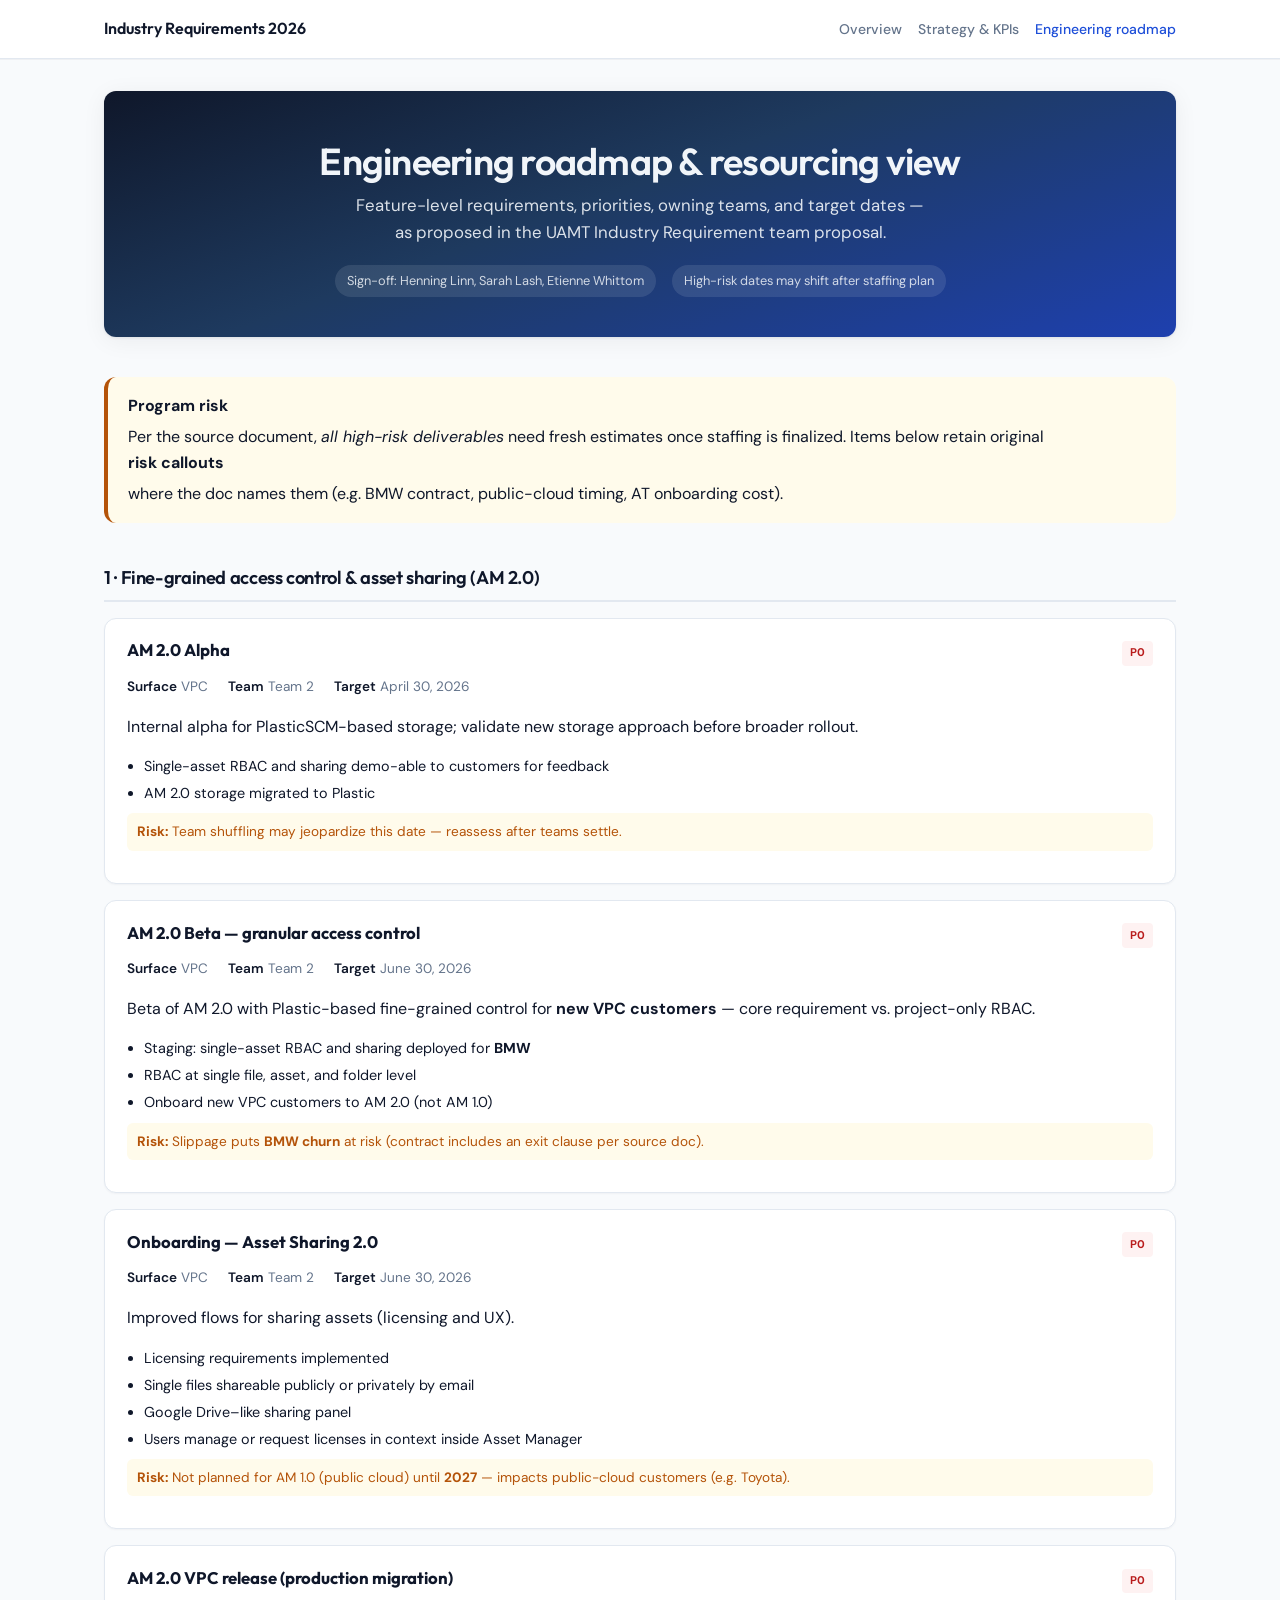
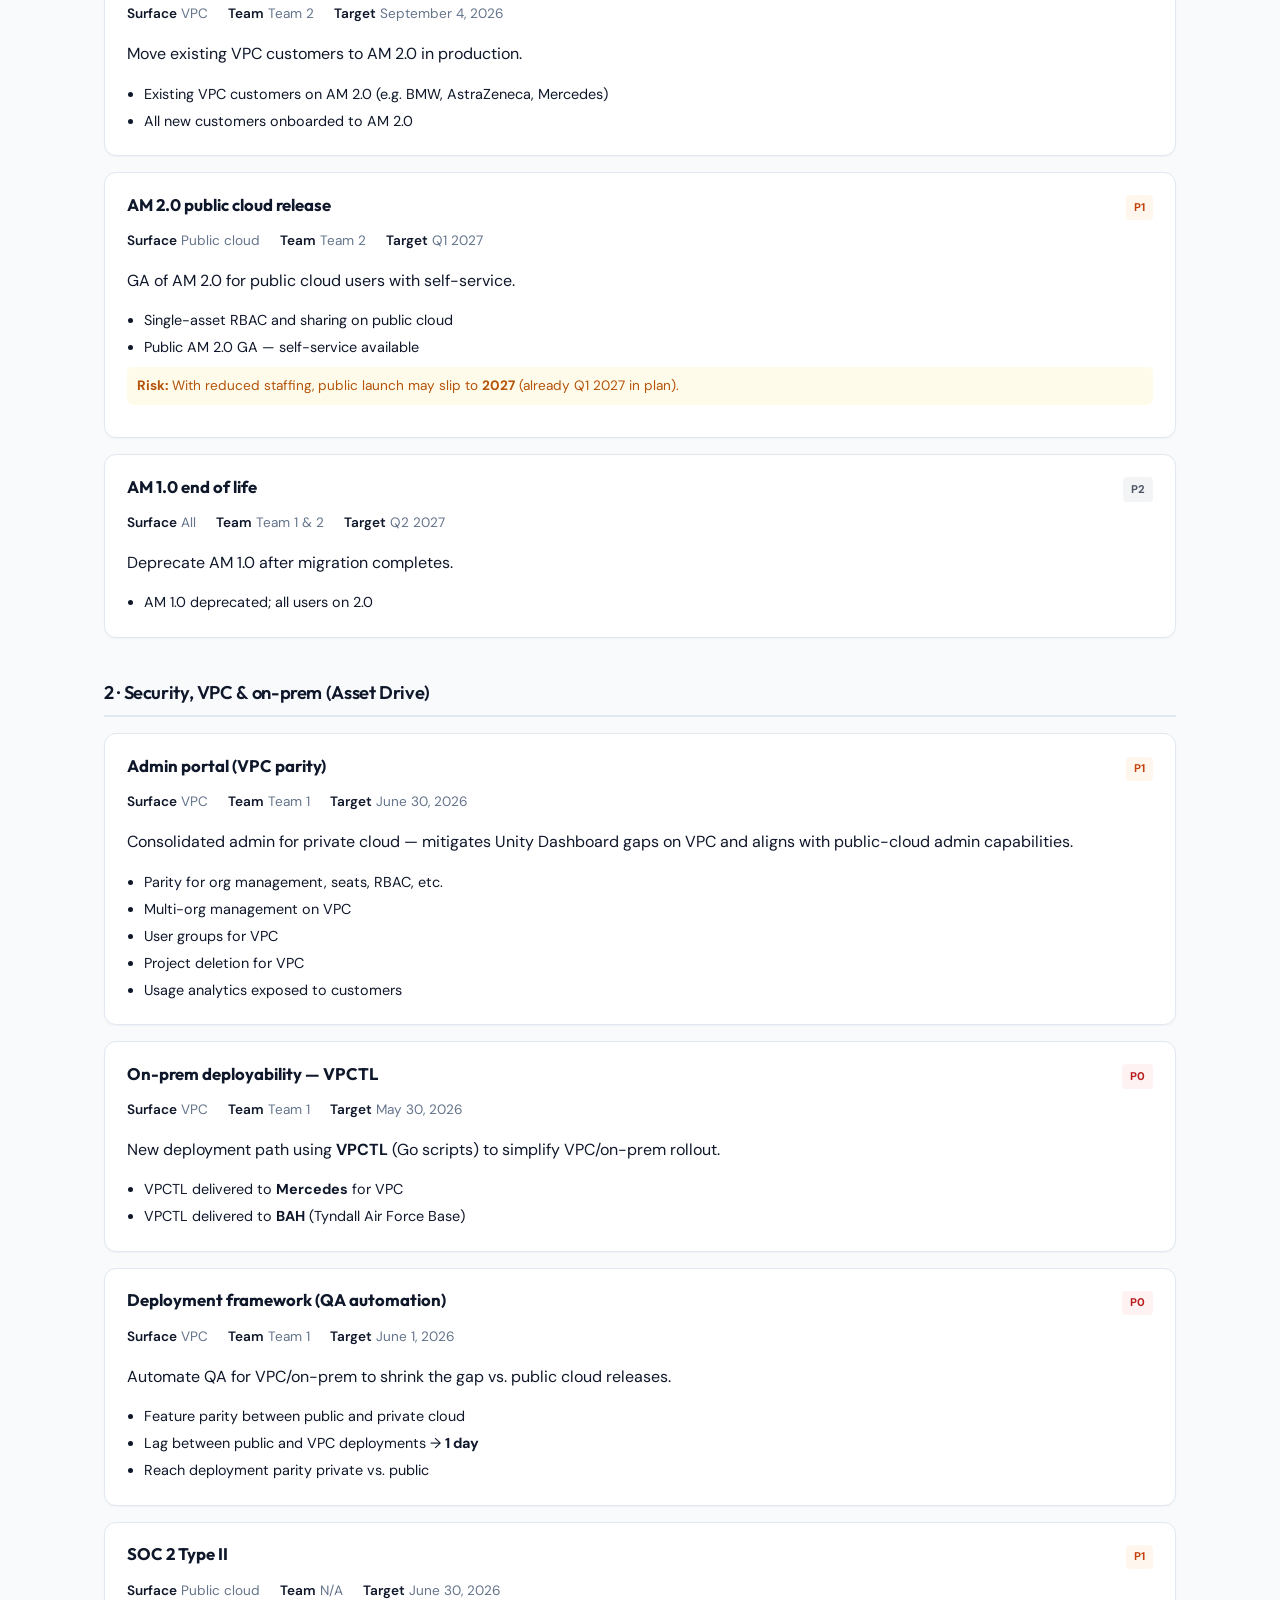
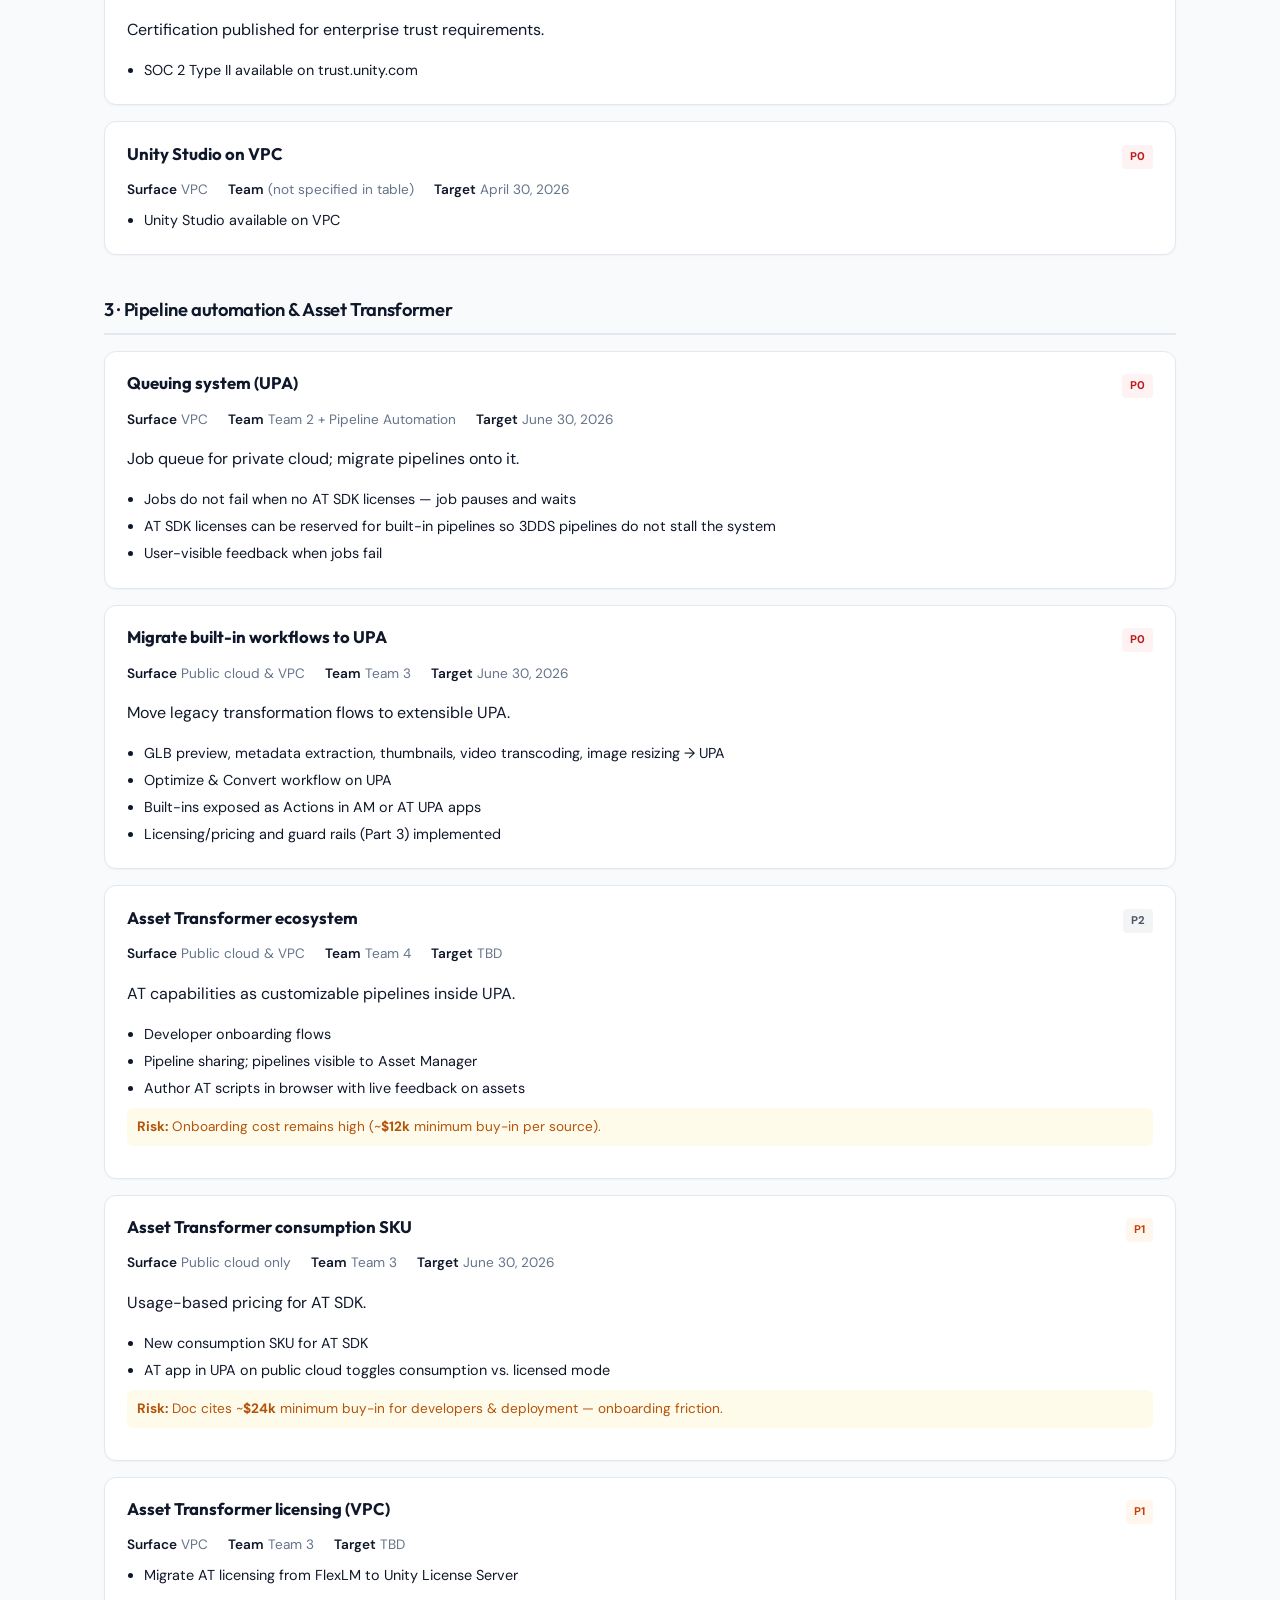
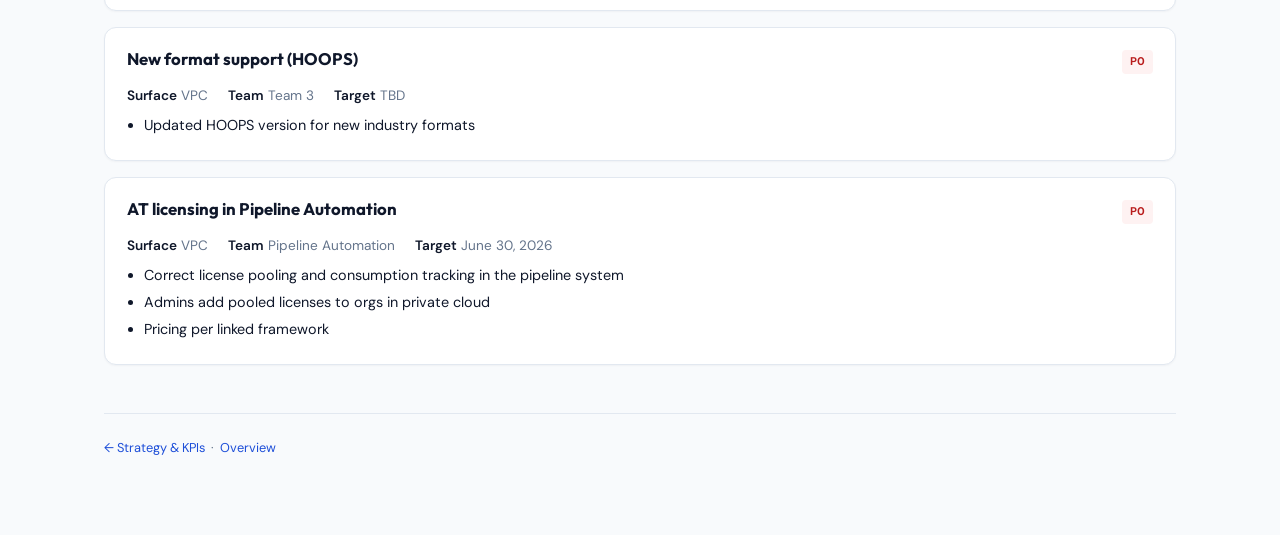
==== engineering-roadmap.html @ ad69d384 "up!" ====
<!DOCTYPE html>
<html lang="en">
<head>
  <meta charset="utf-8" />
  <meta name="viewport" content="width=device-width, initial-scale=1" />
  <title>Engineering roadmap — Industry 2026</title>
  <link rel="preconnect" href="https://fonts.googleapis.com" />
  <link rel="preconnect" href="https://fonts.gstatic.com" crossorigin />
  <link href="https://fonts.googleapis.com/css2?family=DM+Sans:ital,opsz,wght@0,9..40,400;0,9..40,500;0,9..40,600;0,9..40,700;1,9..40,400&family=Outfit:wght@500;600;700&display=swap" rel="stylesheet" />
  <link rel="stylesheet" href="styles.css" />
</head>
<body>
  <header class="site-header">
    <div class="inner">
      <a class="brand" href="index.html">Industry Requirements 2026</a>
      <nav class="nav-pages" aria-label="Presentation sections">
        <a href="index.html">Overview</a>
        <a href="executive-summary.html">Strategy &amp; KPIs</a>
        <a href="engineering-roadmap.html" aria-current="page">Engineering roadmap</a>
      </nav>
    </div>
  </header>

  <main class="wrap">
    <section class="hero">
      <h1>Engineering roadmap &amp; resourcing view</h1>
      <p class="subtitle">Feature-level requirements, priorities, owning teams, and target dates — as proposed in the UAMT Industry Requirement team proposal.</p>
      <div class="hero-meta">
        <span>Sign-off: Henning Linn, Sarah Lash, Etienne Whittom</span>
        <span>High-risk dates may shift after staffing plan</span>
      </div>
    </section>

    <div class="callout risk">
      <strong>Program risk</strong>
      Per the source document, <em>all high-risk deliverables</em> need fresh estimates once staffing is finalized. Items below retain original <strong>risk callouts</strong> where the doc names them (e.g. BMW contract, public-cloud timing, AT onboarding cost).
    </div>

    <!-- Pillar: AM 2.0 & sharing -->
    <section class="pillar" id="am2">
      <h2 class="pillar-title">1 · Fine-grained access control &amp; asset sharing (AM 2.0)</h2>
      <div class="deliverables">

        <article class="deliverable">
          <div class="deliverable-header">
            <h4>AM 2.0 Alpha</h4>
            <span class="badge badge-p0">P0</span>
          </div>
          <div class="meta-row">
            <span><strong>Surface</strong> VPC</span>
            <span><strong>Team</strong> Team 2</span>
            <span><strong>Target</strong> April 30, 2026</span>
          </div>
          <p>Internal alpha for PlasticSCM-based storage; validate new storage approach before broader rollout.</p>
          <ul class="req-list">
            <li>Single-asset RBAC and sharing demo-able to customers for feedback</li>
            <li>AM 2.0 storage migrated to Plastic</li>
          </ul>
          <p class="risk-inline"><strong>Risk:</strong> Team shuffling may jeopardize this date — reassess after teams settle.</p>
        </article>

        <article class="deliverable">
          <div class="deliverable-header">
            <h4>AM 2.0 Beta — granular access control</h4>
            <span class="badge badge-p0">P0</span>
          </div>
          <div class="meta-row">
            <span><strong>Surface</strong> VPC</span>
            <span><strong>Team</strong> Team 2</span>
            <span><strong>Target</strong> June 30, 2026</span>
          </div>
          <p>Beta of AM 2.0 with Plastic-based fine-grained control for <strong>new VPC customers</strong> — core requirement vs. project-only RBAC.</p>
          <ul class="req-list">
            <li>Staging: single-asset RBAC and sharing deployed for <strong>BMW</strong></li>
            <li>RBAC at single file, asset, and folder level</li>
            <li>Onboard new VPC customers to AM 2.0 (not AM 1.0)</li>
          </ul>
          <p class="risk-inline"><strong>Risk:</strong> Slippage puts <strong>BMW churn</strong> at risk (contract includes an exit clause per source doc).</p>
        </article>

        <article class="deliverable">
          <div class="deliverable-header">
            <h4>Onboarding — Asset Sharing 2.0</h4>
            <span class="badge badge-p0">P0</span>
          </div>
          <div class="meta-row">
            <span><strong>Surface</strong> VPC</span>
            <span><strong>Team</strong> Team 2</span>
            <span><strong>Target</strong> June 30, 2026</span>
          </div>
          <p>Improved flows for sharing assets (licensing and UX).</p>
          <ul class="req-list">
            <li>Licensing requirements implemented</li>
            <li>Single files shareable publicly or privately by email</li>
            <li>Google Drive–like sharing panel</li>
            <li>Users manage or request licenses in context inside Asset Manager</li>
          </ul>
          <p class="risk-inline"><strong>Risk:</strong> Not planned for AM 1.0 (public cloud) until <strong>2027</strong> — impacts public-cloud customers (e.g. Toyota).</p>
        </article>

        <article class="deliverable">
          <div class="deliverable-header">
            <h4>AM 2.0 VPC release (production migration)</h4>
            <span class="badge badge-p0">P0</span>
          </div>
          <div class="meta-row">
            <span><strong>Surface</strong> VPC</span>
            <span><strong>Team</strong> Team 2</span>
            <span><strong>Target</strong> September 4, 2026</span>
          </div>
          <p>Move existing VPC customers to AM 2.0 in production.</p>
          <ul class="req-list">
            <li>Existing VPC customers on AM 2.0 (e.g. BMW, AstraZeneca, Mercedes)</li>
            <li>All new customers onboarded to AM 2.0</li>
          </ul>
        </article>

        <article class="deliverable">
          <div class="deliverable-header">
            <h4>AM 2.0 public cloud release</h4>
            <span class="badge badge-p1">P1</span>
          </div>
          <div class="meta-row">
            <span><strong>Surface</strong> Public cloud</span>
            <span><strong>Team</strong> Team 2</span>
            <span><strong>Target</strong> Q1 2027</span>
          </div>
          <p>GA of AM 2.0 for public cloud users with self-service.</p>
          <ul class="req-list">
            <li>Single-asset RBAC and sharing on public cloud</li>
            <li>Public AM 2.0 GA — self-service available</li>
          </ul>
          <p class="risk-inline"><strong>Risk:</strong> With reduced staffing, public launch may slip to <strong>2027</strong> (already Q1 2027 in plan).</p>
        </article>

        <article class="deliverable">
          <div class="deliverable-header">
            <h4>AM 1.0 end of life</h4>
            <span class="badge badge-p2">P2</span>
          </div>
          <div class="meta-row">
            <span><strong>Surface</strong> All</span>
            <span><strong>Team</strong> Team 1 &amp; 2</span>
            <span><strong>Target</strong> Q2 2027</span>
          </div>
          <p>Deprecate AM 1.0 after migration completes.</p>
          <ul class="req-list">
            <li>AM 1.0 deprecated; all users on 2.0</li>
          </ul>
        </article>
      </div>
    </section>

    <!-- Pillar: VPC / Asset Drive -->
    <section class="pillar" id="vpc">
      <h2 class="pillar-title">2 · Security, VPC &amp; on-prem (Asset Drive)</h2>
      <div class="deliverables">

        <article class="deliverable">
          <div class="deliverable-header">
            <h4>Admin portal (VPC parity)</h4>
            <span class="badge badge-p1">P1</span>
          </div>
          <div class="meta-row">
            <span><strong>Surface</strong> VPC</span>
            <span><strong>Team</strong> Team 1</span>
            <span><strong>Target</strong> June 30, 2026</span>
          </div>
          <p>Consolidated admin for private cloud — mitigates Unity Dashboard gaps on VPC and aligns with public-cloud admin capabilities.</p>
          <ul class="req-list">
            <li>Parity for org management, seats, RBAC, etc.</li>
            <li>Multi-org management on VPC</li>
            <li>User groups for VPC</li>
            <li>Project deletion for VPC</li>
            <li>Usage analytics exposed to customers</li>
          </ul>
        </article>

        <article class="deliverable">
          <div class="deliverable-header">
            <h4>On-prem deployability — VPCTL</h4>
            <span class="badge badge-p0">P0</span>
          </div>
          <div class="meta-row">
            <span><strong>Surface</strong> VPC</span>
            <span><strong>Team</strong> Team 1</span>
            <span><strong>Target</strong> May 30, 2026</span>
          </div>
          <p>New deployment path using <strong>VPCTL</strong> (Go scripts) to simplify VPC/on-prem rollout.</p>
          <ul class="req-list">
            <li>VPCTL delivered to <strong>Mercedes</strong> for VPC</li>
            <li>VPCTL delivered to <strong>BAH</strong> (Tyndall Air Force Base)</li>
          </ul>
        </article>

        <article class="deliverable">
          <div class="deliverable-header">
            <h4>Deployment framework (QA automation)</h4>
            <span class="badge badge-p0">P0</span>
          </div>
          <div class="meta-row">
            <span><strong>Surface</strong> VPC</span>
            <span><strong>Team</strong> Team 1</span>
            <span><strong>Target</strong> June 1, 2026</span>
          </div>
          <p>Automate QA for VPC/on-prem to shrink the gap vs. public cloud releases.</p>
          <ul class="req-list">
            <li>Feature parity between public and private cloud</li>
            <li>Lag between public and VPC deployments → <strong>1 day</strong></li>
            <li>Reach deployment parity private vs. public</li>
          </ul>
        </article>

        <article class="deliverable">
          <div class="deliverable-header">
            <h4>SOC 2 Type II</h4>
            <span class="badge badge-p1">P1</span>
          </div>
          <div class="meta-row">
            <span><strong>Surface</strong> Public cloud</span>
            <span><strong>Team</strong> N/A</span>
            <span><strong>Target</strong> June 30, 2026</span>
          </div>
          <p>Certification published for enterprise trust requirements.</p>
          <ul class="req-list">
            <li>SOC 2 Type II available on trust.unity.com</li>
          </ul>
        </article>

        <article class="deliverable">
          <div class="deliverable-header">
            <h4>Unity Studio on VPC</h4>
            <span class="badge badge-p0">P0</span>
          </div>
          <div class="meta-row">
            <span><strong>Surface</strong> VPC</span>
            <span><strong>Team</strong> (not specified in table)</span>
            <span><strong>Target</strong> April 30, 2026</span>
          </div>
          <ul class="req-list">
            <li>Unity Studio available on VPC</li>
          </ul>
        </article>
      </div>
    </section>

    <!-- Pillar: PA & AT -->
    <section class="pillar" id="upa">
      <h2 class="pillar-title">3 · Pipeline automation &amp; Asset Transformer</h2>
      <div class="deliverables">

        <article class="deliverable">
          <div class="deliverable-header">
            <h4>Queuing system (UPA)</h4>
            <span class="badge badge-p0">P0</span>
          </div>
          <div class="meta-row">
            <span><strong>Surface</strong> VPC</span>
            <span><strong>Team</strong> Team 2 + Pipeline Automation</span>
            <span><strong>Target</strong> June 30, 2026</span>
          </div>
          <p>Job queue for private cloud; migrate pipelines onto it.</p>
          <ul class="req-list">
            <li>Jobs do not fail when no AT SDK licenses — job pauses and waits</li>
            <li>AT SDK licenses can be reserved for built-in pipelines so 3DDS pipelines do not stall the system</li>
            <li>User-visible feedback when jobs fail</li>
          </ul>
        </article>

        <article class="deliverable">
          <div class="deliverable-header">
            <h4>Migrate built-in workflows to UPA</h4>
            <span class="badge badge-p0">P0</span>
          </div>
          <div class="meta-row">
            <span><strong>Surface</strong> Public cloud &amp; VPC</span>
            <span><strong>Team</strong> Team 3</span>
            <span><strong>Target</strong> June 30, 2026</span>
          </div>
          <p>Move legacy transformation flows to extensible UPA.</p>
          <ul class="req-list">
            <li>GLB preview, metadata extraction, thumbnails, video transcoding, image resizing → UPA</li>
            <li>Optimize &amp; Convert workflow on UPA</li>
            <li>Built-ins exposed as Actions in AM or AT UPA apps</li>
            <li>Licensing/pricing and guard rails (Part 3) implemented</li>
          </ul>
        </article>

        <article class="deliverable">
          <div class="deliverable-header">
            <h4>Asset Transformer ecosystem</h4>
            <span class="badge badge-p2">P2</span>
          </div>
          <div class="meta-row">
            <span><strong>Surface</strong> Public cloud &amp; VPC</span>
            <span><strong>Team</strong> Team 4</span>
            <span><strong>Target</strong> TBD</span>
          </div>
          <p>AT capabilities as customizable pipelines inside UPA.</p>
          <ul class="req-list">
            <li>Developer onboarding flows</li>
            <li>Pipeline sharing; pipelines visible to Asset Manager</li>
            <li>Author AT scripts in browser with live feedback on assets</li>
          </ul>
          <p class="risk-inline"><strong>Risk:</strong> Onboarding cost remains high (~<strong>$12k</strong> minimum buy-in per source).</p>
        </article>

        <article class="deliverable">
          <div class="deliverable-header">
            <h4>Asset Transformer consumption SKU</h4>
            <span class="badge badge-p1">P1</span>
          </div>
          <div class="meta-row">
            <span><strong>Surface</strong> Public cloud only</span>
            <span><strong>Team</strong> Team 3</span>
            <span><strong>Target</strong> June 30, 2026</span>
          </div>
          <p>Usage-based pricing for AT SDK.</p>
          <ul class="req-list">
            <li>New consumption SKU for AT SDK</li>
            <li>AT app in UPA on public cloud toggles consumption vs. licensed mode</li>
          </ul>
          <p class="risk-inline"><strong>Risk:</strong> Doc cites ~<strong>$24k</strong> minimum buy-in for developers &amp; deployment — onboarding friction.</p>
        </article>

        <article class="deliverable">
          <div class="deliverable-header">
            <h4>Asset Transformer licensing (VPC)</h4>
            <span class="badge badge-p1">P1</span>
          </div>
          <div class="meta-row">
            <span><strong>Surface</strong> VPC</span>
            <span><strong>Team</strong> Team 3</span>
            <span><strong>Target</strong> TBD</span>
          </div>
          <ul class="req-list">
            <li>Migrate AT licensing from FlexLM to Unity License Server</li>
          </ul>
        </article>

        <article class="deliverable">
          <div class="deliverable-header">
            <h4>New format support (HOOPS)</h4>
            <span class="badge badge-p0">P0</span>
          </div>
          <div class="meta-row">
            <span><strong>Surface</strong> VPC</span>
            <span><strong>Team</strong> Team 3</span>
            <span><strong>Target</strong> TBD</span>
          </div>
          <ul class="req-list">
            <li>Updated HOOPS version for new industry formats</li>
          </ul>
        </article>

        <article class="deliverable">
          <div class="deliverable-header">
            <h4>AT licensing in Pipeline Automation</h4>
            <span class="badge badge-p0">P0</span>
          </div>
          <div class="meta-row">
            <span><strong>Surface</strong> VPC</span>
            <span><strong>Team</strong> Pipeline Automation</span>
            <span><strong>Target</strong> June 30, 2026</span>
          </div>
          <ul class="req-list">
            <li>Correct license pooling and consumption tracking in the pipeline system</li>
            <li>Admins add pooled licenses to orgs in private cloud</li>
            <li>Pricing per linked framework</li>
          </ul>
        </article>
      </div>
    </section>

    <p class="footer-note"><a href="executive-summary.html">← Strategy &amp; KPIs</a> &nbsp;·&nbsp; <a href="index.html">Overview</a></p>
  </main>
</body>
</html>
---- styles.css ----
/* Industry Requirements 2026 — presentation styles */
:root {
  --bg: #f8fafc;
  --surface: #ffffff;
  --text: #0f172a;
  --text-muted: #64748b;
  --border: #e2e8f0;
  --accent: #1d4ed8;
  --accent-soft: #dbeafe;
  --risk: #b45309;
  --risk-bg: #fffbeb;
  --p0: #b91c1c;
  --p0-bg: #fef2f2;
  --p1: #c2410c;
  --p1-bg: #fff7ed;
  --p2: #4b5563;
  --p2-bg: #f3f4f6;
  --shadow: 0 1px 3px rgba(15, 23, 42, 0.08), 0 4px 24px rgba(15, 23, 42, 0.06);
  --radius: 12px;
  --font-sans: "DM Sans", system-ui, -apple-system, sans-serif;
  --font-display: "Outfit", var(--font-sans);
}

*,
*::before,
*::after {
  box-sizing: border-box;
}

html {
  scroll-behavior: smooth;
}

body {
  margin: 0;
  font-family: var(--font-sans);
  font-size: 1rem;
  line-height: 1.6;
  color: var(--text);
  background: var(--bg);
  min-height: 100vh;
}

a {
  color: var(--accent);
  text-decoration: none;
}
a:hover {
  text-decoration: underline;
}

.wrap {
  max-width: 1120px;
  margin: 0 auto;
  padding: 2rem 1.5rem 4rem;
}

/* Top bar */
.site-header {
  background: var(--surface);
  border-bottom: 1px solid var(--border);
  position: sticky;
  top: 0;
  z-index: 10;
  box-shadow: 0 1px 0 rgba(15, 23, 42, 0.04);
}

.site-header .inner {
  max-width: 1120px;
  margin: 0 auto;
  padding: 0.75rem 1.5rem;
  display: flex;
  align-items: center;
  justify-content: space-between;
  flex-wrap: wrap;
  gap: 0.75rem;
}

.brand {
  font-family: var(--font-display);
  font-weight: 600;
  font-size: 1rem;
  color: var(--text);
  text-decoration: none;
}
.brand:hover {
  text-decoration: none;
  color: var(--accent);
}

.nav-pages {
  display: flex;
  gap: 0.25rem 1rem;
  flex-wrap: wrap;
}
.nav-pages a {
  font-size: 0.875rem;
  font-weight: 500;
  color: var(--text-muted);
  padding: 0.35rem 0;
}
.nav-pages a:hover,
.nav-pages a[aria-current="page"] {
  color: var(--accent);
  text-decoration: none;
}

/* Hero / title slides */
.hero {
  text-align: center;
  padding: 3rem 1rem 2.5rem;
  background: linear-gradient(160deg, #0f172a 0%, #1e3a5f 45%, #1e40af 100%);
  color: #f1f5f9;
  border-radius: var(--radius);
  margin-bottom: 2.5rem;
  box-shadow: var(--shadow);
}

.hero h1 {
  font-family: var(--font-display);
  font-weight: 600;
  font-size: clamp(1.75rem, 4vw, 2.35rem);
  margin: 0 0 0.5rem;
  letter-spacing: -0.02em;
  line-height: 1.2;
}

.hero .subtitle {
  font-size: 1.05rem;
  opacity: 0.9;
  margin: 0 0 1.25rem;
  max-width: 36rem;
  margin-left: auto;
  margin-right: auto;
}

.hero-meta {
  display: flex;
  flex-wrap: wrap;
  gap: 0.5rem 1rem;
  justify-content: center;
  font-size: 0.8rem;
  opacity: 0.85;
}

.hero-meta span {
  background: rgba(255, 255, 255, 0.12);
  padding: 0.35rem 0.75rem;
  border-radius: 999px;
}

/* Section blocks */
h2 {
  font-family: var(--font-display);
  font-weight: 600;
  font-size: 1.35rem;
  margin: 2.5rem 0 1rem;
  letter-spacing: -0.02em;
  color: var(--text);
  border-bottom: 2px solid var(--border);
  padding-bottom: 0.5rem;
}

h2:first-of-type {
  margin-top: 0;
}

h3 {
  font-size: 1.05rem;
  font-weight: 600;
  margin: 1.5rem 0 0.5rem;
  color: var(--text);
}

.lead {
  font-size: 1.1rem;
  color: var(--text-muted);
  max-width: 65ch;
}

.grid-2 {
  display: grid;
  grid-template-columns: repeat(auto-fit, minmax(280px, 1fr));
  gap: 1.25rem;
  margin: 1.25rem 0;
}

.card {
  background: var(--surface);
  border: 1px solid var(--border);
  border-radius: var(--radius);
  padding: 1.25rem 1.35rem;
  box-shadow: var(--shadow);
}

.card h3 {
  margin-top: 0;
  font-family: var(--font-display);
}

.stat {
  font-family: var(--font-display);
  font-size: 1.75rem;
  font-weight: 600;
  color: var(--accent);
  line-height: 1.2;
}
.stat-label {
  font-size: 0.8rem;
  color: var(--text-muted);
  margin-top: 0.25rem;
}

/* Callouts */
.callout {
  border-radius: var(--radius);
  padding: 1rem 1.25rem;
  margin: 1.25rem 0;
  border-left: 4px solid var(--accent);
  background: var(--accent-soft);
  color: var(--text);
}

.callout.risk {
  border-left-color: var(--risk);
  background: var(--risk-bg);
}

.callout strong {
  display: block;
  margin-bottom: 0.35rem;
}

/* Lists */
ul.clean {
  margin: 0.5rem 0;
  padding-left: 1.25rem;
}
ul.clean li {
  margin: 0.35rem 0;
}

.timeline {
  list-style: none;
  padding: 0;
  margin: 1rem 0;
  border-left: 3px solid var(--border);
  margin-left: 0.5rem;
  padding-left: 1.25rem;
}
.timeline li {
  position: relative;
  margin: 1rem 0;
  padding-left: 0.25rem;
}
.timeline li::before {
  content: "";
  position: absolute;
  left: -1.5rem;
  top: 0.45rem;
  width: 10px;
  height: 10px;
  background: var(--accent);
  border-radius: 50%;
  border: 2px solid var(--surface);
  box-shadow: 0 0 0 2px var(--accent-soft);
}
.timeline strong {
  color: var(--text);
}

/* Priority badges */
.badge {
  display: inline-block;
  font-size: 0.7rem;
  font-weight: 700;
  text-transform: uppercase;
  letter-spacing: 0.04em;
  padding: 0.2rem 0.5rem;
  border-radius: 4px;
  vertical-align: middle;
}
.badge-p0 {
  background: var(--p0-bg);
  color: var(--p0);
}
.badge-p1 {
  background: var(--p1-bg);
  color: var(--p1);
}
.badge-p2 {
  background: var(--p2-bg);
  color: var(--p2);
}

/* Deliverable cards (roadmap) */
.pillar {
  margin: 2.5rem 0;
}

.pillar-title {
  font-family: var(--font-display);
  font-size: 1.15rem;
  font-weight: 600;
  margin: 0 0 1rem;
  color: var(--text);
}

.deliverables {
  display: flex;
  flex-direction: column;
  gap: 1rem;
}

.deliverable {
  background: var(--surface);
  border: 1px solid var(--border);
  border-radius: var(--radius);
  padding: 1.15rem 1.35rem;
  box-shadow: 0 1px 2px rgba(15, 23, 42, 0.04);
}

.deliverable-header {
  display: flex;
  flex-wrap: wrap;
  align-items: baseline;
  gap: 0.5rem 1rem;
  margin-bottom: 0.65rem;
}

.deliverable-header h4 {
  margin: 0;
  font-size: 1.05rem;
  font-family: var(--font-display);
  flex: 1 1 auto;
  min-width: 12rem;
}

.meta-row {
  display: flex;
  flex-wrap: wrap;
  gap: 0.75rem 1.25rem;
  font-size: 0.85rem;
  color: var(--text-muted);
  margin-bottom: 0.5rem;
}
.meta-row span strong {
  color: var(--text);
  font-weight: 600;
}

.req-list {
  margin: 0.35rem 0 0;
  padding-left: 1.1rem;
  font-size: 0.9rem;
  color: var(--text);
}
.req-list li {
  margin: 0.25rem 0;
}

.risk-inline {
  font-size: 0.85rem;
  color: var(--risk);
  margin-top: 0.5rem;
  padding: 0.5rem 0.65rem;
  background: var(--risk-bg);
  border-radius: 6px;
}

/* Link cards on index */
.nav-cards {
  display: grid;
  grid-template-columns: repeat(auto-fit, minmax(260px, 1fr));
  gap: 1rem;
  margin: 2rem 0;
}

.nav-card {
  display: block;
  background: var(--surface);
  border: 1px solid var(--border);
  border-radius: var(--radius);
  padding: 1.5rem;
  text-decoration: none;
  color: inherit;
  box-shadow: var(--shadow);
  transition: border-color 0.15s, transform 0.15s;
}
.nav-card:hover {
  border-color: var(--accent);
  transform: translateY(-2px);
  text-decoration: none;
}
.nav-card h3 {
  margin: 0 0 0.5rem;
  color: var(--accent);
  font-family: var(--font-display);
}
.nav-card p {
  margin: 0;
  font-size: 0.9rem;
  color: var(--text-muted);
}

.footer-note {
  margin-top: 3rem;
  padding-top: 1.5rem;
  border-top: 1px solid var(--border);
  font-size: 0.8rem;
  color: var(--text-muted);
}

@media print {
  .site-header {
    position: static;
  }
  .hero {
    break-inside: avoid;
  }
  .deliverable {
    break-inside: avoid;
  }
}
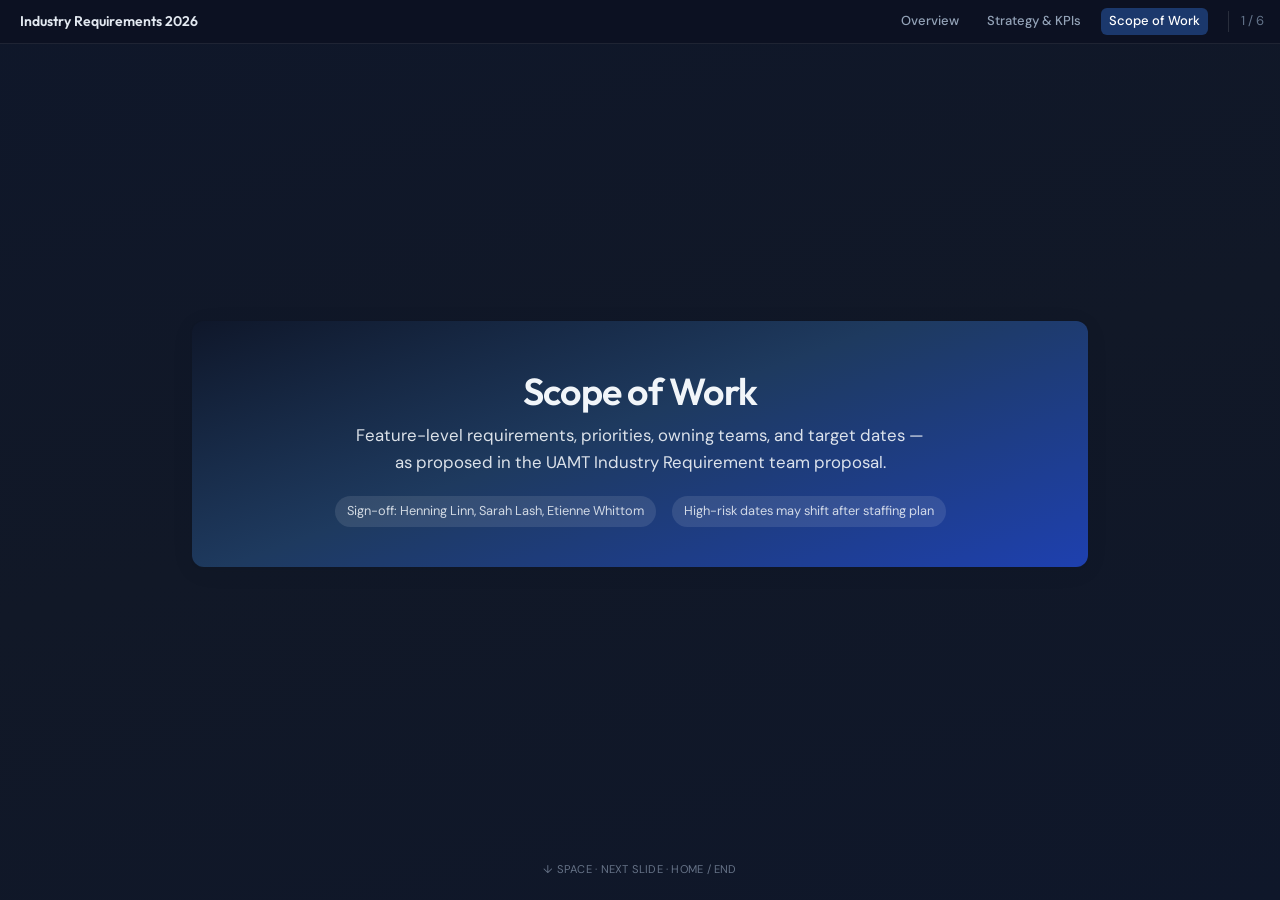
==== commit bbb5e0d1: "updated theme" ====
--- a/engineering-roadmap.html
+++ b/engineering-roadmap.html
@@ -3,376 +3,405 @@
 <head>
   <meta charset="utf-8" />
   <meta name="viewport" content="width=device-width, initial-scale=1" />
-  <title>Engineering roadmap — Industry 2026</title>
+  <title>Scope of Work — Industry 2026</title>
   <link rel="preconnect" href="https://fonts.googleapis.com" />
   <link rel="preconnect" href="https://fonts.gstatic.com" crossorigin />
   <link href="https://fonts.googleapis.com/css2?family=DM+Sans:ital,opsz,wght@0,9..40,400;0,9..40,500;0,9..40,600;0,9..40,700;1,9..40,400&family=Outfit:wght@500;600;700&display=swap" rel="stylesheet" />
   <link rel="stylesheet" href="styles.css" />
 </head>
-<body>
-  <header class="site-header">
-    <div class="inner">
-      <a class="brand" href="index.html">Industry Requirements 2026</a>
-      <nav class="nav-pages" aria-label="Presentation sections">
-        <a href="index.html">Overview</a>
-        <a href="executive-summary.html">Strategy &amp; KPIs</a>
-        <a href="engineering-roadmap.html" aria-current="page">Engineering roadmap</a>
-      </nav>
-    </div>
+<body class="is-presentation">
+  <header class="deck-chrome">
+    <a class="brand" href="index.html">Industry Requirements 2026</a>
+    <nav class="chapter-nav" aria-label="Deck chapters">
+      <a href="index.html">Overview</a>
+      <a href="executive-summary.html">Strategy &amp; KPIs</a>
+      <a href="engineering-roadmap.html" aria-current="page">Scope of Work</a>
+      <span class="slide-counter" data-slide-counter aria-live="polite">1 / 6</span>
+    </nav>
   </header>
 
-  <main class="wrap">
-    <section class="hero">
-      <h1>Engineering roadmap &amp; resourcing view</h1>
-      <p class="subtitle">Feature-level requirements, priorities, owning teams, and target dates — as proposed in the UAMT Industry Requirement team proposal.</p>
-      <div class="hero-meta">
-        <span>Sign-off: Henning Linn, Sarah Lash, Etienne Whittom</span>
-        <span>High-risk dates may shift after staffing plan</span>
-      </div>
-    </section>
-
-    <div class="callout risk">
-      <strong>Program risk</strong>
-      Per the source document, <em>all high-risk deliverables</em> need fresh estimates once staffing is finalized. Items below retain original <strong>risk callouts</strong> where the doc names them (e.g. BMW contract, public-cloud timing, AT onboarding cost).
-    </div>
-
-    <!-- Pillar: AM 2.0 & sharing -->
-    <section class="pillar" id="am2">
-      <h2 class="pillar-title">1 · Fine-grained access control &amp; asset sharing (AM 2.0)</h2>
-      <div class="deliverables">
-
-        <article class="deliverable">
-          <div class="deliverable-header">
-            <h4>AM 2.0 Alpha</h4>
-            <span class="badge badge-p0">P0</span>
+  <div class="deck" tabindex="0" aria-label="Slide deck — use arrow keys or scroll">
+    <section class="slide slide--title">
+      <div class="wrap">
+        <section class="hero">
+          <h1>Scope of Work</h1>
+          <p class="subtitle">Feature-level requirements, priorities, owning teams, and target dates — as proposed in the UAMT Industry Requirement team proposal.</p>
+          <div class="hero-meta">
+            <span>Sign-off: Henning Linn, Sarah Lash, Etienne Whittom</span>
+            <span>High-risk dates may shift after staffing plan</span>
           </div>
-          <div class="meta-row">
-            <span><strong>Surface</strong> VPC</span>
-            <span><strong>Team</strong> Team 2</span>
-            <span><strong>Target</strong> April 30, 2026</span>
+        </section>
+      </div>
+    </section>
+
+    <section class="slide">
+      <div class="wrap">
+        <div class="callout risk">
+          <strong>Program risk</strong>
+          Per the source document, <em>all high-risk deliverables</em> need fresh estimates once staffing is finalized. Items below retain original <strong>risk callouts</strong> where the doc names them (e.g. BMW contract, public-cloud timing, AT onboarding cost).
+        </div>
+      </div>
+    </section>
+
+    <section class="slide slide--long">
+      <div class="wrap">
+        <section class="pillar" id="am2">
+          <h2 class="pillar-title">1 · Fine-grained access control &amp; asset sharing (AM 2.0)</h2>
+          <div class="deliverables">
+
+            <article class="deliverable">
+              <div class="deliverable-header">
+                <h4>AM 2.0 Alpha</h4>
+                <span class="badge badge-p0">P0</span>
+              </div>
+              <div class="meta-row">
+                <span><strong>Surface</strong> VPC</span>
+                <span><strong>Team</strong> Team 2</span>
+                <span><strong>Target</strong> April 30, 2026</span>
+              </div>
+              <p>Internal alpha for PlasticSCM-based storage; validate new storage approach before broader rollout.</p>
+              <ul class="req-list">
+                <li>Single-asset RBAC and sharing demo-able to customers for feedback</li>
+                <li>AM 2.0 storage migrated to Plastic</li>
+              </ul>
+              <p class="risk-inline"><strong>Risk:</strong> Team shuffling may jeopardize this date — reassess after teams settle.</p>
+            </article>
+
+            <article class="deliverable">
+              <div class="deliverable-header">
+                <h4>AM 2.0 Beta — granular access control</h4>
+                <span class="badge badge-p0">P0</span>
+              </div>
+              <div class="meta-row">
+                <span><strong>Surface</strong> VPC</span>
+                <span><strong>Team</strong> Team 2</span>
+                <span><strong>Target</strong> June 30, 2026</span>
+              </div>
+              <p>Beta of AM 2.0 with Plastic-based fine-grained control for <strong>new VPC customers</strong> — core requirement vs. project-only RBAC.</p>
+              <ul class="req-list">
+                <li>Staging: single-asset RBAC and sharing deployed for <strong>BMW</strong></li>
+                <li>RBAC at single file, asset, and folder level</li>
+                <li>Onboard new VPC customers to AM 2.0 (not AM 1.0)</li>
+              </ul>
+              <p class="risk-inline"><strong>Risk:</strong> Slippage puts <strong>BMW churn</strong> at risk (contract includes an exit clause per source doc).</p>
+            </article>
+
+            <article class="deliverable">
+              <div class="deliverable-header">
+                <h4>Onboarding — Asset Sharing 2.0</h4>
+                <span class="badge badge-p0">P0</span>
+              </div>
+              <div class="meta-row">
+                <span><strong>Surface</strong> VPC</span>
+                <span><strong>Team</strong> Team 2</span>
+                <span><strong>Target</strong> June 30, 2026</span>
+              </div>
+              <p>Improved flows for sharing assets (licensing and UX).</p>
+              <ul class="req-list">
+                <li>Licensing requirements implemented</li>
+                <li>Single files shareable publicly or privately by email</li>
+                <li>Google Drive–like sharing panel</li>
+                <li>Users manage or request licenses in context inside Asset Manager</li>
+              </ul>
+              <p class="risk-inline"><strong>Risk:</strong> Not planned for AM 1.0 (public cloud) until <strong>2027</strong> — impacts public-cloud customers (e.g. Toyota).</p>
+            </article>
+
+            <article class="deliverable">
+              <div class="deliverable-header">
+                <h4>AM 2.0 VPC release (production migration)</h4>
+                <span class="badge badge-p0">P0</span>
+              </div>
+              <div class="meta-row">
+                <span><strong>Surface</strong> VPC</span>
+                <span><strong>Team</strong> Team 2</span>
+                <span><strong>Target</strong> September 4, 2026</span>
+              </div>
+              <p>Move existing VPC customers to AM 2.0 in production.</p>
+              <ul class="req-list">
+                <li>Existing VPC customers on AM 2.0 (e.g. BMW, AstraZeneca, Mercedes)</li>
+                <li>All new customers onboarded to AM 2.0</li>
+              </ul>
+            </article>
+
+            <article class="deliverable">
+              <div class="deliverable-header">
+                <h4>AM 2.0 public cloud release</h4>
+                <span class="badge badge-p1">P1</span>
+              </div>
+              <div class="meta-row">
+                <span><strong>Surface</strong> Public cloud</span>
+                <span><strong>Team</strong> Team 2</span>
+                <span><strong>Target</strong> Q1 2027</span>
+              </div>
+              <p>GA of AM 2.0 for public cloud users with self-service.</p>
+              <ul class="req-list">
+                <li>Single-asset RBAC and sharing on public cloud</li>
+                <li>Public AM 2.0 GA — self-service available</li>
+              </ul>
+              <p class="risk-inline"><strong>Risk:</strong> With reduced staffing, public launch may slip to <strong>2027</strong> (already Q1 2027 in plan).</p>
+            </article>
+
+            <article class="deliverable">
+              <div class="deliverable-header">
+                <h4>AM 1.0 end of life</h4>
+                <span class="badge badge-p2">P2</span>
+              </div>
+              <div class="meta-row">
+                <span><strong>Surface</strong> All</span>
+                <span><strong>Team</strong> Team 1 &amp; 2</span>
+                <span><strong>Target</strong> Q2 2027</span>
+              </div>
+              <p>Deprecate AM 1.0 after migration completes.</p>
+              <ul class="req-list">
+                <li>AM 1.0 deprecated; all users on 2.0</li>
+              </ul>
+            </article>
           </div>
-          <p>Internal alpha for PlasticSCM-based storage; validate new storage approach before broader rollout.</p>
-          <ul class="req-list">
-            <li>Single-asset RBAC and sharing demo-able to customers for feedback</li>
-            <li>AM 2.0 storage migrated to Plastic</li>
-          </ul>
-          <p class="risk-inline"><strong>Risk:</strong> Team shuffling may jeopardize this date — reassess after teams settle.</p>
-        </article>
-
-        <article class="deliverable">
-          <div class="deliverable-header">
-            <h4>AM 2.0 Beta — granular access control</h4>
-            <span class="badge badge-p0">P0</span>
+        </section>
+      </div>
+    </section>
+
+    <section class="slide slide--long">
+      <div class="wrap">
+        <section class="pillar" id="vpc">
+          <h2 class="pillar-title">2 · Security, VPC &amp; on-prem (Asset Drive)</h2>
+          <div class="deliverables">
+
+            <article class="deliverable">
+              <div class="deliverable-header">
+                <h4>Admin portal (VPC parity)</h4>
+                <span class="badge badge-p1">P1</span>
+              </div>
+              <div class="meta-row">
+                <span><strong>Surface</strong> VPC</span>
+                <span><strong>Team</strong> Team 1</span>
+                <span><strong>Target</strong> June 30, 2026</span>
+              </div>
+              <p>Consolidated admin for private cloud — mitigates Unity Dashboard gaps on VPC and aligns with public-cloud admin capabilities.</p>
+              <ul class="req-list">
+                <li>Parity for org management, seats, RBAC, etc.</li>
+                <li>Multi-org management on VPC</li>
+                <li>User groups for VPC</li>
+                <li>Project deletion for VPC</li>
+                <li>Usage analytics exposed to customers</li>
+              </ul>
+            </article>
+
+            <article class="deliverable">
+              <div class="deliverable-header">
+                <h4>On-prem deployability — VPCTL</h4>
+                <span class="badge badge-p0">P0</span>
+              </div>
+              <div class="meta-row">
+                <span><strong>Surface</strong> VPC</span>
+                <span><strong>Team</strong> Team 1</span>
+                <span><strong>Target</strong> May 30, 2026</span>
+              </div>
+              <p>New deployment path using <strong>VPCTL</strong> (Go scripts) to simplify VPC/on-prem rollout.</p>
+              <ul class="req-list">
+                <li>VPCTL delivered to <strong>Mercedes</strong> for VPC</li>
+                <li>VPCTL delivered to <strong>BAH</strong> (Tyndall Air Force Base)</li>
+              </ul>
+            </article>
+
+            <article class="deliverable">
+              <div class="deliverable-header">
+                <h4>Deployment framework (QA automation)</h4>
+                <span class="badge badge-p0">P0</span>
+              </div>
+              <div class="meta-row">
+                <span><strong>Surface</strong> VPC</span>
+                <span><strong>Team</strong> Team 1</span>
+                <span><strong>Target</strong> June 1, 2026</span>
+              </div>
+              <p>Automate QA for VPC/on-prem to shrink the gap vs. public cloud releases.</p>
+              <ul class="req-list">
+                <li>Feature parity between public and private cloud</li>
+                <li>Lag between public and VPC deployments → <strong>1 day</strong></li>
+                <li>Reach deployment parity private vs. public</li>
+              </ul>
+            </article>
+
+            <article class="deliverable">
+              <div class="deliverable-header">
+                <h4>SOC 2 Type II</h4>
+                <span class="badge badge-p1">P1</span>
+              </div>
+              <div class="meta-row">
+                <span><strong>Surface</strong> Public cloud</span>
+                <span><strong>Team</strong> N/A</span>
+                <span><strong>Target</strong> June 30, 2026</span>
+              </div>
+              <p>Certification published for enterprise trust requirements.</p>
+              <ul class="req-list">
+                <li>SOC 2 Type II available on trust.unity.com</li>
+              </ul>
+            </article>
+
+            <article class="deliverable">
+              <div class="deliverable-header">
+                <h4>Unity Studio on VPC</h4>
+                <span class="badge badge-p0">P0</span>
+              </div>
+              <div class="meta-row">
+                <span><strong>Surface</strong> VPC</span>
+                <span><strong>Team</strong> (not specified in table)</span>
+                <span><strong>Target</strong> April 30, 2026</span>
+              </div>
+              <ul class="req-list">
+                <li>Unity Studio available on VPC</li>
+              </ul>
+            </article>
           </div>
-          <div class="meta-row">
-            <span><strong>Surface</strong> VPC</span>
-            <span><strong>Team</strong> Team 2</span>
-            <span><strong>Target</strong> June 30, 2026</span>
+        </section>
+      </div>
+    </section>
+
+    <section class="slide slide--long">
+      <div class="wrap">
+        <section class="pillar" id="upa">
+          <h2 class="pillar-title">3 · Pipeline automation &amp; Asset Transformer</h2>
+          <div class="deliverables">
+
+            <article class="deliverable">
+              <div class="deliverable-header">
+                <h4>Queuing system (UPA)</h4>
+                <span class="badge badge-p0">P0</span>
+              </div>
+              <div class="meta-row">
+                <span><strong>Surface</strong> VPC</span>
+                <span><strong>Team</strong> Team 2 + Pipeline Automation</span>
+                <span><strong>Target</strong> June 30, 2026</span>
+              </div>
+              <p>Job queue for private cloud; migrate pipelines onto it.</p>
+              <ul class="req-list">
+                <li>Jobs do not fail when no AT SDK licenses — job pauses and waits</li>
+                <li>AT SDK licenses can be reserved for built-in pipelines so 3DDS pipelines do not stall the system</li>
+                <li>User-visible feedback when jobs fail</li>
+              </ul>
+            </article>
+
+            <article class="deliverable">
+              <div class="deliverable-header">
+                <h4>Migrate built-in workflows to UPA</h4>
+                <span class="badge badge-p0">P0</span>
+              </div>
+              <div class="meta-row">
+                <span><strong>Surface</strong> Public cloud &amp; VPC</span>
+                <span><strong>Team</strong> Team 3</span>
+                <span><strong>Target</strong> June 30, 2026</span>
+              </div>
+              <p>Move legacy transformation flows to extensible UPA.</p>
+              <ul class="req-list">
+                <li>GLB preview, metadata extraction, thumbnails, video transcoding, image resizing → UPA</li>
+                <li>Optimize &amp; Convert workflow on UPA</li>
+                <li>Built-ins exposed as Actions in AM or AT UPA apps</li>
+                <li>Licensing/pricing and guard rails (Part 3) implemented</li>
+              </ul>
+            </article>
+
+            <article class="deliverable">
+              <div class="deliverable-header">
+                <h4>Asset Transformer ecosystem</h4>
+                <span class="badge badge-p2">P2</span>
+              </div>
+              <div class="meta-row">
+                <span><strong>Surface</strong> Public cloud &amp; VPC</span>
+                <span><strong>Team</strong> Team 4</span>
+                <span><strong>Target</strong> TBD</span>
+              </div>
+              <p>AT capabilities as customizable pipelines inside UPA.</p>
+              <ul class="req-list">
+                <li>Developer onboarding flows</li>
+                <li>Pipeline sharing; pipelines visible to Asset Manager</li>
+                <li>Author AT scripts in browser with live feedback on assets</li>
+              </ul>
+              <p class="risk-inline"><strong>Risk:</strong> Onboarding cost remains high (~<strong>$12k</strong> minimum buy-in per source).</p>
+            </article>
+
+            <article class="deliverable">
+              <div class="deliverable-header">
+                <h4>Asset Transformer consumption SKU</h4>
+                <span class="badge badge-p1">P1</span>
+              </div>
+              <div class="meta-row">
+                <span><strong>Surface</strong> Public cloud only</span>
+                <span><strong>Team</strong> Team 3</span>
+                <span><strong>Target</strong> June 30, 2026</span>
+              </div>
+              <p>Usage-based pricing for AT SDK.</p>
+              <ul class="req-list">
+                <li>New consumption SKU for AT SDK</li>
+                <li>AT app in UPA on public cloud toggles consumption vs. licensed mode</li>
+              </ul>
+              <p class="risk-inline"><strong>Risk:</strong> Doc cites ~<strong>$24k</strong> minimum buy-in for developers &amp; deployment — onboarding friction.</p>
+            </article>
+
+            <article class="deliverable">
+              <div class="deliverable-header">
+                <h4>Asset Transformer licensing (VPC)</h4>
+                <span class="badge badge-p1">P1</span>
+              </div>
+              <div class="meta-row">
+                <span><strong>Surface</strong> VPC</span>
+                <span><strong>Team</strong> Team 3</span>
+                <span><strong>Target</strong> TBD</span>
+              </div>
+              <ul class="req-list">
+                <li>Migrate AT licensing from FlexLM to Unity License Server</li>
+              </ul>
+            </article>
+
+            <article class="deliverable">
+              <div class="deliverable-header">
+                <h4>New format support (HOOPS)</h4>
+                <span class="badge badge-p0">P0</span>
+              </div>
+              <div class="meta-row">
+                <span><strong>Surface</strong> VPC</span>
+                <span><strong>Team</strong> Team 3</span>
+                <span><strong>Target</strong> TBD</span>
+              </div>
+              <ul class="req-list">
+                <li>Updated HOOPS version for new industry formats</li>
+              </ul>
+            </article>
+
+            <article class="deliverable">
+              <div class="deliverable-header">
+                <h4>AT licensing in Pipeline Automation</h4>
+                <span class="badge badge-p0">P0</span>
+              </div>
+              <div class="meta-row">
+                <span><strong>Surface</strong> VPC</span>
+                <span><strong>Team</strong> Pipeline Automation</span>
+                <span><strong>Target</strong> June 30, 2026</span>
+              </div>
+              <ul class="req-list">
+                <li>Correct license pooling and consumption tracking in the pipeline system</li>
+                <li>Admins add pooled licenses to orgs in private cloud</li>
+                <li>Pricing per linked framework</li>
+              </ul>
+            </article>
           </div>
-          <p>Beta of AM 2.0 with Plastic-based fine-grained control for <strong>new VPC customers</strong> — core requirement vs. project-only RBAC.</p>
-          <ul class="req-list">
-            <li>Staging: single-asset RBAC and sharing deployed for <strong>BMW</strong></li>
-            <li>RBAC at single file, asset, and folder level</li>
-            <li>Onboard new VPC customers to AM 2.0 (not AM 1.0)</li>
-          </ul>
-          <p class="risk-inline"><strong>Risk:</strong> Slippage puts <strong>BMW churn</strong> at risk (contract includes an exit clause per source doc).</p>
-        </article>
-
-        <article class="deliverable">
-          <div class="deliverable-header">
-            <h4>Onboarding — Asset Sharing 2.0</h4>
-            <span class="badge badge-p0">P0</span>
-          </div>
-          <div class="meta-row">
-            <span><strong>Surface</strong> VPC</span>
-            <span><strong>Team</strong> Team 2</span>
-            <span><strong>Target</strong> June 30, 2026</span>
-          </div>
-          <p>Improved flows for sharing assets (licensing and UX).</p>
-          <ul class="req-list">
-            <li>Licensing requirements implemented</li>
-            <li>Single files shareable publicly or privately by email</li>
-            <li>Google Drive–like sharing panel</li>
-            <li>Users manage or request licenses in context inside Asset Manager</li>
-          </ul>
-          <p class="risk-inline"><strong>Risk:</strong> Not planned for AM 1.0 (public cloud) until <strong>2027</strong> — impacts public-cloud customers (e.g. Toyota).</p>
-        </article>
-
-        <article class="deliverable">
-          <div class="deliverable-header">
-            <h4>AM 2.0 VPC release (production migration)</h4>
-            <span class="badge badge-p0">P0</span>
-          </div>
-          <div class="meta-row">
-            <span><strong>Surface</strong> VPC</span>
-            <span><strong>Team</strong> Team 2</span>
-            <span><strong>Target</strong> September 4, 2026</span>
-          </div>
-          <p>Move existing VPC customers to AM 2.0 in production.</p>
-          <ul class="req-list">
-            <li>Existing VPC customers on AM 2.0 (e.g. BMW, AstraZeneca, Mercedes)</li>
-            <li>All new customers onboarded to AM 2.0</li>
-          </ul>
-        </article>
-
-        <article class="deliverable">
-          <div class="deliverable-header">
-            <h4>AM 2.0 public cloud release</h4>
-            <span class="badge badge-p1">P1</span>
-          </div>
-          <div class="meta-row">
-            <span><strong>Surface</strong> Public cloud</span>
-            <span><strong>Team</strong> Team 2</span>
-            <span><strong>Target</strong> Q1 2027</span>
-          </div>
-          <p>GA of AM 2.0 for public cloud users with self-service.</p>
-          <ul class="req-list">
-            <li>Single-asset RBAC and sharing on public cloud</li>
-            <li>Public AM 2.0 GA — self-service available</li>
-          </ul>
-          <p class="risk-inline"><strong>Risk:</strong> With reduced staffing, public launch may slip to <strong>2027</strong> (already Q1 2027 in plan).</p>
-        </article>
-
-        <article class="deliverable">
-          <div class="deliverable-header">
-            <h4>AM 1.0 end of life</h4>
-            <span class="badge badge-p2">P2</span>
-          </div>
-          <div class="meta-row">
-            <span><strong>Surface</strong> All</span>
-            <span><strong>Team</strong> Team 1 &amp; 2</span>
-            <span><strong>Target</strong> Q2 2027</span>
-          </div>
-          <p>Deprecate AM 1.0 after migration completes.</p>
-          <ul class="req-list">
-            <li>AM 1.0 deprecated; all users on 2.0</li>
-          </ul>
-        </article>
-      </div>
-    </section>
-
-    <!-- Pillar: VPC / Asset Drive -->
-    <section class="pillar" id="vpc">
-      <h2 class="pillar-title">2 · Security, VPC &amp; on-prem (Asset Drive)</h2>
-      <div class="deliverables">
-
-        <article class="deliverable">
-          <div class="deliverable-header">
-            <h4>Admin portal (VPC parity)</h4>
-            <span class="badge badge-p1">P1</span>
-          </div>
-          <div class="meta-row">
-            <span><strong>Surface</strong> VPC</span>
-            <span><strong>Team</strong> Team 1</span>
-            <span><strong>Target</strong> June 30, 2026</span>
-          </div>
-          <p>Consolidated admin for private cloud — mitigates Unity Dashboard gaps on VPC and aligns with public-cloud admin capabilities.</p>
-          <ul class="req-list">
-            <li>Parity for org management, seats, RBAC, etc.</li>
-            <li>Multi-org management on VPC</li>
-            <li>User groups for VPC</li>
-            <li>Project deletion for VPC</li>
-            <li>Usage analytics exposed to customers</li>
-          </ul>
-        </article>
-
-        <article class="deliverable">
-          <div class="deliverable-header">
-            <h4>On-prem deployability — VPCTL</h4>
-            <span class="badge badge-p0">P0</span>
-          </div>
-          <div class="meta-row">
-            <span><strong>Surface</strong> VPC</span>
-            <span><strong>Team</strong> Team 1</span>
-            <span><strong>Target</strong> May 30, 2026</span>
-          </div>
-          <p>New deployment path using <strong>VPCTL</strong> (Go scripts) to simplify VPC/on-prem rollout.</p>
-          <ul class="req-list">
-            <li>VPCTL delivered to <strong>Mercedes</strong> for VPC</li>
-            <li>VPCTL delivered to <strong>BAH</strong> (Tyndall Air Force Base)</li>
-          </ul>
-        </article>
-
-        <article class="deliverable">
-          <div class="deliverable-header">
-            <h4>Deployment framework (QA automation)</h4>
-            <span class="badge badge-p0">P0</span>
-          </div>
-          <div class="meta-row">
-            <span><strong>Surface</strong> VPC</span>
-            <span><strong>Team</strong> Team 1</span>
-            <span><strong>Target</strong> June 1, 2026</span>
-          </div>
-          <p>Automate QA for VPC/on-prem to shrink the gap vs. public cloud releases.</p>
-          <ul class="req-list">
-            <li>Feature parity between public and private cloud</li>
-            <li>Lag between public and VPC deployments → <strong>1 day</strong></li>
-            <li>Reach deployment parity private vs. public</li>
-          </ul>
-        </article>
-
-        <article class="deliverable">
-          <div class="deliverable-header">
-            <h4>SOC 2 Type II</h4>
-            <span class="badge badge-p1">P1</span>
-          </div>
-          <div class="meta-row">
-            <span><strong>Surface</strong> Public cloud</span>
-            <span><strong>Team</strong> N/A</span>
-            <span><strong>Target</strong> June 30, 2026</span>
-          </div>
-          <p>Certification published for enterprise trust requirements.</p>
-          <ul class="req-list">
-            <li>SOC 2 Type II available on trust.unity.com</li>
-          </ul>
-        </article>
-
-        <article class="deliverable">
-          <div class="deliverable-header">
-            <h4>Unity Studio on VPC</h4>
-            <span class="badge badge-p0">P0</span>
-          </div>
-          <div class="meta-row">
-            <span><strong>Surface</strong> VPC</span>
-            <span><strong>Team</strong> (not specified in table)</span>
-            <span><strong>Target</strong> April 30, 2026</span>
-          </div>
-          <ul class="req-list">
-            <li>Unity Studio available on VPC</li>
-          </ul>
-        </article>
-      </div>
-    </section>
-
-    <!-- Pillar: PA & AT -->
-    <section class="pillar" id="upa">
-      <h2 class="pillar-title">3 · Pipeline automation &amp; Asset Transformer</h2>
-      <div class="deliverables">
-
-        <article class="deliverable">
-          <div class="deliverable-header">
-            <h4>Queuing system (UPA)</h4>
-            <span class="badge badge-p0">P0</span>
-          </div>
-          <div class="meta-row">
-            <span><strong>Surface</strong> VPC</span>
-            <span><strong>Team</strong> Team 2 + Pipeline Automation</span>
-            <span><strong>Target</strong> June 30, 2026</span>
-          </div>
-          <p>Job queue for private cloud; migrate pipelines onto it.</p>
-          <ul class="req-list">
-            <li>Jobs do not fail when no AT SDK licenses — job pauses and waits</li>
-            <li>AT SDK licenses can be reserved for built-in pipelines so 3DDS pipelines do not stall the system</li>
-            <li>User-visible feedback when jobs fail</li>
-          </ul>
-        </article>
-
-        <article class="deliverable">
-          <div class="deliverable-header">
-            <h4>Migrate built-in workflows to UPA</h4>
-            <span class="badge badge-p0">P0</span>
-          </div>
-          <div class="meta-row">
-            <span><strong>Surface</strong> Public cloud &amp; VPC</span>
-            <span><strong>Team</strong> Team 3</span>
-            <span><strong>Target</strong> June 30, 2026</span>
-          </div>
-          <p>Move legacy transformation flows to extensible UPA.</p>
-          <ul class="req-list">
-            <li>GLB preview, metadata extraction, thumbnails, video transcoding, image resizing → UPA</li>
-            <li>Optimize &amp; Convert workflow on UPA</li>
-            <li>Built-ins exposed as Actions in AM or AT UPA apps</li>
-            <li>Licensing/pricing and guard rails (Part 3) implemented</li>
-          </ul>
-        </article>
-
-        <article class="deliverable">
-          <div class="deliverable-header">
-            <h4>Asset Transformer ecosystem</h4>
-            <span class="badge badge-p2">P2</span>
-          </div>
-          <div class="meta-row">
-            <span><strong>Surface</strong> Public cloud &amp; VPC</span>
-            <span><strong>Team</strong> Team 4</span>
-            <span><strong>Target</strong> TBD</span>
-          </div>
-          <p>AT capabilities as customizable pipelines inside UPA.</p>
-          <ul class="req-list">
-            <li>Developer onboarding flows</li>
-            <li>Pipeline sharing; pipelines visible to Asset Manager</li>
-            <li>Author AT scripts in browser with live feedback on assets</li>
-          </ul>
-          <p class="risk-inline"><strong>Risk:</strong> Onboarding cost remains high (~<strong>$12k</strong> minimum buy-in per source).</p>
-        </article>
-
-        <article class="deliverable">
-          <div class="deliverable-header">
-            <h4>Asset Transformer consumption SKU</h4>
-            <span class="badge badge-p1">P1</span>
-          </div>
-          <div class="meta-row">
-            <span><strong>Surface</strong> Public cloud only</span>
-            <span><strong>Team</strong> Team 3</span>
-            <span><strong>Target</strong> June 30, 2026</span>
-          </div>
-          <p>Usage-based pricing for AT SDK.</p>
-          <ul class="req-list">
-            <li>New consumption SKU for AT SDK</li>
-            <li>AT app in UPA on public cloud toggles consumption vs. licensed mode</li>
-          </ul>
-          <p class="risk-inline"><strong>Risk:</strong> Doc cites ~<strong>$24k</strong> minimum buy-in for developers &amp; deployment — onboarding friction.</p>
-        </article>
-
-        <article class="deliverable">
-          <div class="deliverable-header">
-            <h4>Asset Transformer licensing (VPC)</h4>
-            <span class="badge badge-p1">P1</span>
-          </div>
-          <div class="meta-row">
-            <span><strong>Surface</strong> VPC</span>
-            <span><strong>Team</strong> Team 3</span>
-            <span><strong>Target</strong> TBD</span>
-          </div>
-          <ul class="req-list">
-            <li>Migrate AT licensing from FlexLM to Unity License Server</li>
-          </ul>
-        </article>
-
-        <article class="deliverable">
-          <div class="deliverable-header">
-            <h4>New format support (HOOPS)</h4>
-            <span class="badge badge-p0">P0</span>
-          </div>
-          <div class="meta-row">
-            <span><strong>Surface</strong> VPC</span>
-            <span><strong>Team</strong> Team 3</span>
-            <span><strong>Target</strong> TBD</span>
-          </div>
-          <ul class="req-list">
-            <li>Updated HOOPS version for new industry formats</li>
-          </ul>
-        </article>
-
-        <article class="deliverable">
-          <div class="deliverable-header">
-            <h4>AT licensing in Pipeline Automation</h4>
-            <span class="badge badge-p0">P0</span>
-          </div>
-          <div class="meta-row">
-            <span><strong>Surface</strong> VPC</span>
-            <span><strong>Team</strong> Pipeline Automation</span>
-            <span><strong>Target</strong> June 30, 2026</span>
-          </div>
-          <ul class="req-list">
-            <li>Correct license pooling and consumption tracking in the pipeline system</li>
-            <li>Admins add pooled licenses to orgs in private cloud</li>
-            <li>Pricing per linked framework</li>
-          </ul>
-        </article>
-      </div>
-    </section>
-
-    <p class="footer-note"><a href="executive-summary.html">← Strategy &amp; KPIs</a> &nbsp;·&nbsp; <a href="index.html">Overview</a></p>
-  </main>
+        </section>
+      </div>
+    </section>
+
+    <section class="slide">
+      <div class="wrap">
+        <h2>End of Scope of Work deck</h2>
+        <p class="lead">Return to strategy context or overview as needed.</p>
+        <p class="footer-note">
+          <a href="executive-summary.html">← Strategy &amp; KPIs</a>
+          &nbsp;·&nbsp;
+          <a href="index.html">Overview</a>
+        </p>
+      </div>
+    </section>
+  </div>
+
+  <p class="deck-hint" aria-hidden="true">↓ Space · next slide · Home / End</p>
+  <script src="presentation.js"></script>
 </body>
 </html>
--- a/styles.css
+++ b/styles.css
@@ -41,6 +41,331 @@
   min-height: 100vh;
 }
 
+/* —— Presentation deck (full-viewport slides) —— */
+body.is-presentation {
+  min-height: 100dvh;
+  height: 100dvh;
+  overflow: hidden;
+  background: #0c1222;
+}
+
+.deck-chrome {
+  position: fixed;
+  left: 0;
+  right: 0;
+  top: 0;
+  z-index: 20;
+  display: flex;
+  align-items: center;
+  justify-content: space-between;
+  gap: 1rem;
+  padding: 0.5rem 1rem 0.5rem 1.25rem;
+  background: rgba(12, 18, 34, 0.92);
+  backdrop-filter: blur(10px);
+  border-bottom: 1px solid rgba(255, 255, 255, 0.08);
+  font-size: 0.8125rem;
+  color: #94a3b8;
+}
+
+.deck-chrome .brand {
+  font-family: var(--font-display);
+  font-weight: 600;
+  font-size: 0.875rem;
+  color: #e2e8f0;
+  text-decoration: none;
+  white-space: nowrap;
+}
+.deck-chrome .brand:hover {
+  color: #fff;
+  text-decoration: none;
+}
+
+.deck-chrome .chapter-nav {
+  display: flex;
+  flex-wrap: wrap;
+  align-items: center;
+  gap: 0.35rem 0.75rem;
+  justify-content: flex-end;
+}
+
+.deck-chrome .chapter-nav a {
+  color: #94a3b8;
+  font-weight: 500;
+  text-decoration: none;
+  padding: 0.2rem 0.5rem;
+  border-radius: 6px;
+}
+.deck-chrome .chapter-nav a:hover {
+  color: #e2e8f0;
+  background: rgba(255, 255, 255, 0.06);
+  text-decoration: none;
+}
+.deck-chrome .chapter-nav a[aria-current="page"] {
+  color: #fff;
+  background: rgba(59, 130, 246, 0.35);
+}
+
+.deck-chrome .slide-counter {
+  font-variant-numeric: tabular-nums;
+  color: #64748b;
+  margin-left: 0.5rem;
+  padding-left: 0.75rem;
+  border-left: 1px solid rgba(255, 255, 255, 0.12);
+}
+
+.deck-hint {
+  position: fixed;
+  z-index: 20;
+  left: 50%;
+  bottom: 0.65rem;
+  transform: translateX(-50%);
+  font-size: 0.7rem;
+  letter-spacing: 0.02em;
+  text-transform: uppercase;
+  color: rgba(148, 163, 184, 0.65);
+  pointer-events: none;
+  user-select: none;
+}
+
+.deck {
+  height: 100dvh;
+  overflow-y: auto;
+  overflow-x: hidden;
+  scroll-snap-type: y mandatory;
+  scroll-padding-top: 3rem;
+  outline: none;
+}
+
+.slide {
+  scroll-snap-align: start;
+  scroll-snap-stop: always;
+  min-height: 100dvh;
+  box-sizing: border-box;
+  padding: 4.25rem 1.5rem 3.5rem;
+  display: flex;
+  flex-direction: column;
+  justify-content: center;
+  align-items: stretch;
+  position: relative;
+}
+
+.slide:nth-child(odd) {
+  background: linear-gradient(165deg, #0f172a 0%, #111827 50%, #0f172a 100%);
+  color: #e2e8f8;
+}
+
+.slide:nth-child(even) {
+  background: linear-gradient(165deg, #111c2e 0%, #0c1424 50%, #111c2e 100%);
+  color: #e2e8f8;
+}
+
+.slide .wrap {
+  max-width: 56rem;
+  margin: 0 auto;
+  width: 100%;
+  padding: 0;
+}
+
+.slide h2 {
+  color: #f1f5f9;
+  border-bottom-color: rgba(148, 163, 184, 0.35);
+}
+
+.slide h3 {
+  color: #f1f5f9;
+}
+
+.slide .lead {
+  color: #cbd5e1;
+}
+
+.slide .wrap > p,
+.slide .pillar p,
+.slide .deliverable p {
+  color: #cbd5e1;
+}
+
+.slide .hero h1,
+.slide .hero .subtitle,
+.slide .hero .hero-meta {
+  color: #f1f5f9;
+}
+
+.slide .card {
+  background: rgba(255, 255, 255, 0.06);
+  border-color: rgba(255, 255, 255, 0.12);
+  color: #e2e8f0;
+  box-shadow: 0 4px 24px rgba(0, 0, 0, 0.25);
+}
+
+.slide .card p,
+.slide .card .stat-label {
+  color: #94a3b8;
+}
+
+.slide .stat {
+  color: #93c5fd;
+}
+
+.slide .deliverable {
+  background: rgba(255, 255, 255, 0.05);
+  border-color: rgba(255, 255, 255, 0.1);
+}
+
+.slide .meta-row {
+  color: #94a3b8;
+}
+
+.slide .req-list {
+  color: #cbd5e1;
+}
+
+.slide .pillar-title {
+  color: #f1f5f9;
+}
+
+.slide .deliverable-header h4 {
+  color: #f1f5f9;
+}
+
+.slide .footer-note {
+  border-top-color: rgba(255, 255, 255, 0.12);
+  color: #64748b;
+}
+
+.slide .footer-note a {
+  color: #93c5fd;
+}
+
+.slide .timeline {
+  border-left-color: rgba(148, 163, 184, 0.4);
+}
+
+.slide .timeline li::before {
+  border-color: rgba(15, 23, 42, 0.9);
+  box-shadow: 0 0 0 2px rgba(59, 130, 246, 0.35);
+}
+
+.slide ul.clean li {
+  color: #cbd5e1;
+}
+
+.slide .callout {
+  background: rgba(59, 130, 246, 0.15);
+  border-left-color: #60a5fa;
+  color: #e2e8f0;
+}
+
+.slide .callout.risk {
+  background: linear-gradient(
+    145deg,
+    rgba(55, 22, 8, 0.94) 0%,
+    rgba(92, 38, 12, 0.9) 50%,
+    rgba(69, 26, 6, 0.92) 100%
+  );
+  border: 1px solid rgba(245, 158, 11, 0.45);
+  border-left: 4px solid #f59e0b;
+  color: #fde68a;
+  box-shadow: 0 6px 28px rgba(0, 0, 0, 0.45), inset 0 1px 0 rgba(255, 255, 255, 0.06);
+}
+
+.slide .callout.risk strong {
+  color: #fffbeb;
+}
+
+.slide .nav-card {
+  background: rgba(255, 255, 255, 0.06);
+  border-color: rgba(255, 255, 255, 0.14);
+}
+.slide .nav-card:hover {
+  border-color: #60a5fa;
+}
+.slide .nav-card h3 {
+  color: #93c5fd;
+}
+.slide .nav-card p {
+  color: #94a3b8;
+}
+
+.slide--long {
+  justify-content: flex-start;
+  padding-top: 4.5rem;
+}
+
+.slide .hero {
+  margin-bottom: 0;
+  width: 100%;
+}
+
+.slide--title .hero {
+  margin-bottom: 1.5rem;
+}
+
+.agenda-list {
+  list-style: none;
+  padding: 0;
+  margin: 1.5rem 0 0;
+  display: grid;
+  gap: 1rem;
+}
+
+.agenda-list li {
+  margin: 0;
+  padding: 1rem 1.25rem;
+  background: rgba(255, 255, 255, 0.06);
+  border: 1px solid rgba(255, 255, 255, 0.1);
+  border-radius: var(--radius);
+}
+
+.agenda-list strong {
+  display: block;
+  font-family: var(--font-display);
+  font-size: 1.05rem;
+  color: #93c5fd;
+  margin-bottom: 0.35rem;
+}
+
+.agenda-list a {
+  color: #e2e8f0;
+  font-weight: 500;
+  text-decoration: none;
+}
+.agenda-list a:hover {
+  text-decoration: underline;
+}
+
+.agenda-list span {
+  display: block;
+  font-size: 0.9rem;
+  color: #94a3b8;
+  margin-top: 0.25rem;
+}
+
+kbd {
+  font-family: var(--font-sans);
+  font-size: 0.75rem;
+  font-weight: 600;
+  padding: 0.15rem 0.4rem;
+  border-radius: 4px;
+  background: rgba(255, 255, 255, 0.1);
+  border: 1px solid rgba(255, 255, 255, 0.2);
+  color: #e2e8f0;
+}
+
+@media (max-width: 640px) {
+  .deck-chrome {
+    flex-wrap: wrap;
+    padding: 0.5rem 0.75rem;
+  }
+  .deck-chrome .slide-counter {
+    width: 100%;
+    border-left: none;
+    padding-left: 0;
+    margin-left: 0;
+    margin-top: 0.25rem;
+  }
+}
+
 a {
   color: var(--accent);
   text-decoration: none;
@@ -293,7 +618,7 @@
   color: var(--p2);
 }
 
-/* Deliverable cards (roadmap) */
+/* Deliverable cards (Scope of Work deck) */
 .pillar {
   margin: 2.5rem 0;
 }
@@ -368,6 +693,22 @@
   border-radius: 6px;
 }
 
+.slide .risk-inline {
+  color: #fde68a;
+  background: linear-gradient(
+    145deg,
+    rgba(48, 20, 6, 0.92) 0%,
+    rgba(78, 32, 10, 0.88) 100%
+  );
+  border: 1px solid rgba(245, 158, 11, 0.4);
+  border-left: 3px solid #ea580c;
+  box-shadow: 0 4px 16px rgba(0, 0, 0, 0.35);
+}
+
+.slide .risk-inline strong {
+  color: #fffbeb;
+}
+
 /* Link cards on index */
 .nav-cards {
   display: grid;
@@ -421,4 +762,82 @@
   .deliverable {
     break-inside: avoid;
   }
-}
+
+  body.is-presentation {
+    min-height: 0;
+    height: auto;
+    overflow: visible;
+    background: #fff;
+  }
+
+  .deck-hint,
+  .deck-chrome .slide-counter {
+    display: none;
+  }
+
+  .deck-chrome {
+    position: static;
+    background: #fff;
+    color: #334155;
+    border-bottom: 1px solid #e2e8f0;
+  }
+
+  .deck-chrome .brand {
+    color: #0f172a;
+  }
+
+  .deck-chrome .chapter-nav a {
+    color: #475569;
+  }
+
+  .deck {
+    height: auto;
+    overflow: visible;
+    scroll-snap-type: none;
+  }
+
+  .slide {
+    min-height: auto;
+    padding: 1rem 0;
+    page-break-after: always;
+    background: #fff !important;
+    color: #0f172a !important;
+  }
+
+  .slide h2,
+  .slide h3,
+  .slide .pillar-title {
+    color: #0f172a !important;
+  }
+
+  .slide .card,
+  .slide .deliverable {
+    background: #fff !important;
+    border: 1px solid #e2e8f0 !important;
+    color: #0f172a !important;
+  }
+
+  .slide .callout.risk {
+    background: #fffbeb !important;
+    border: 1px solid #fcd34d !important;
+    border-left: 4px solid #d97706 !important;
+    color: #78350f !important;
+    box-shadow: none !important;
+  }
+
+  .slide .callout.risk strong {
+    color: #451a03 !important;
+  }
+
+  .slide .risk-inline {
+    background: #fffbeb !important;
+    border: 1px solid #fcd34d !important;
+    border-left: 3px solid #d97706 !important;
+    color: #78350f !important;
+    box-shadow: none !important;
+  }
+
+  .slide .risk-inline strong {
+    color: #451a03 !important;
+  }
+}
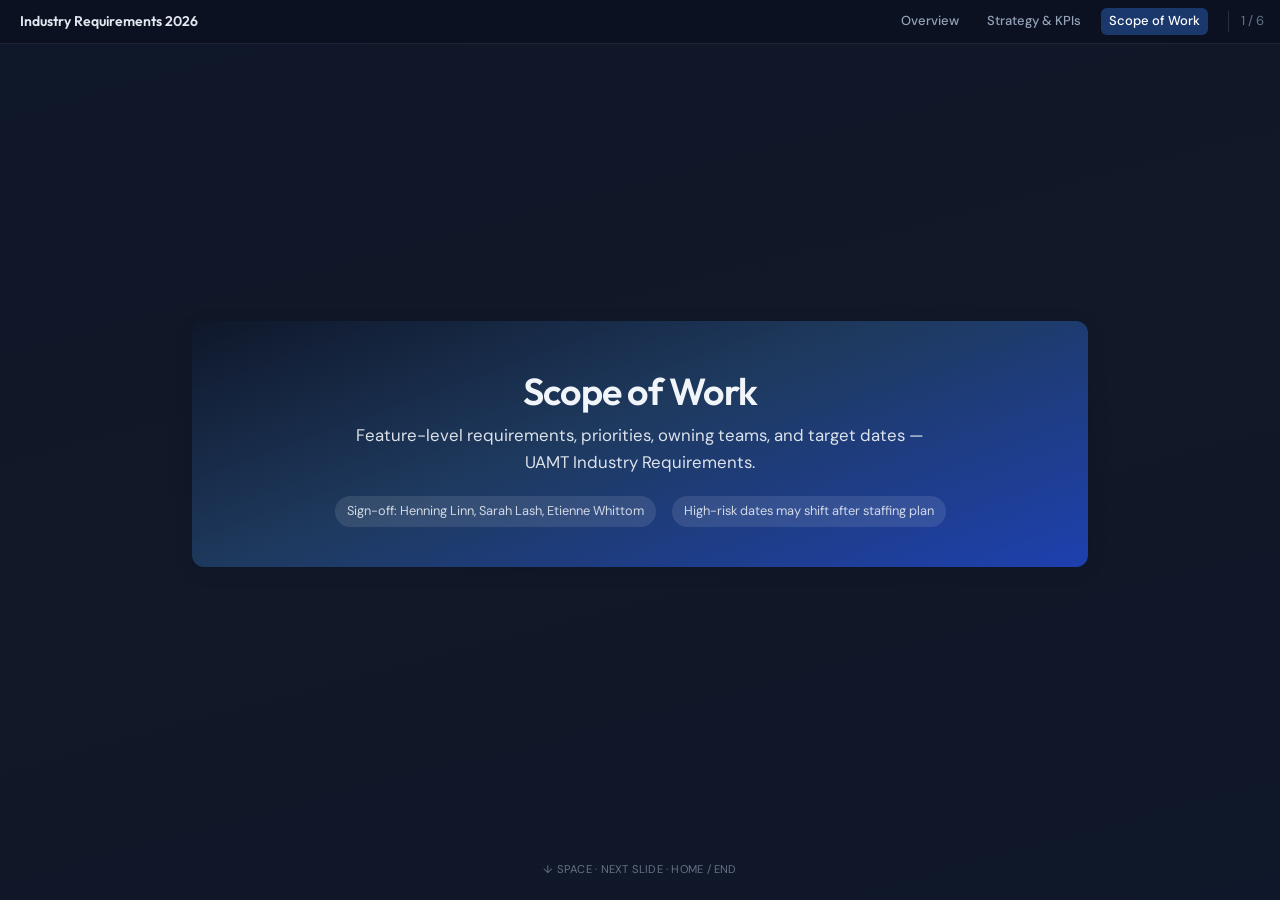
==== commit 5589bc76: "updated" ====
--- a/engineering-roadmap.html
+++ b/engineering-roadmap.html
@@ -25,7 +25,7 @@
       <div class="wrap">
         <section class="hero">
           <h1>Scope of Work</h1>
-          <p class="subtitle">Feature-level requirements, priorities, owning teams, and target dates — as proposed in the UAMT Industry Requirement team proposal.</p>
+          <p class="subtitle">Feature-level requirements, priorities, owning teams, and target dates — UAMT Industry Requirements.</p>
           <div class="hero-meta">
             <span>Sign-off: Henning Linn, Sarah Lash, Etienne Whittom</span>
             <span>High-risk dates may shift after staffing plan</span>
@@ -38,7 +38,7 @@
       <div class="wrap">
         <div class="callout risk">
           <strong>Program risk</strong>
-          Per the source document, <em>all high-risk deliverables</em> need fresh estimates once staffing is finalized. Items below retain original <strong>risk callouts</strong> where the doc names them (e.g. BMW contract, public-cloud timing, AT onboarding cost).
+          <em>All high-risk deliverables</em> need fresh estimates once staffing is finalized. Items below include <strong>risk callouts</strong> where applicable (e.g. BMW contract, public-cloud timing, AT onboarding cost).
         </div>
       </div>
     </section>
@@ -83,7 +83,7 @@
                 <li>RBAC at single file, asset, and folder level</li>
                 <li>Onboard new VPC customers to AM 2.0 (not AM 1.0)</li>
               </ul>
-              <p class="risk-inline"><strong>Risk:</strong> Slippage puts <strong>BMW churn</strong> at risk (contract includes an exit clause per source doc).</p>
+              <p class="risk-inline"><strong>Risk:</strong> Slippage puts <strong>BMW churn</strong> at risk (contract includes an exit clause).</p>
             </article>
 
             <article class="deliverable">
@@ -166,6 +166,56 @@
         <section class="pillar" id="vpc">
           <h2 class="pillar-title">2 · Security, VPC &amp; on-prem (Asset Drive)</h2>
           <div class="deliverables">
+
+            <article class="deliverable">
+              <div class="deliverable-header">
+                <h4>Unity Studio on VPC</h4>
+                <span class="badge badge-p0">P0</span>
+              </div>
+              <div class="meta-row">
+                <span><strong>Surface</strong> VPC</span>
+                <span><strong>Team</strong> (not specified in table)</span>
+                <span><strong>Target</strong> April 30, 2026</span>
+              </div>
+              <ul class="req-list">
+                <li>Unity Studio available on VPC</li>
+              </ul>
+            </article>
+
+            <article class="deliverable">
+              <div class="deliverable-header">
+                <h4>On-prem deployability — VPCTL</h4>
+                <span class="badge badge-p0">P0</span>
+              </div>
+              <div class="meta-row">
+                <span><strong>Surface</strong> VPC</span>
+                <span><strong>Team</strong> Team 1</span>
+                <span><strong>Target</strong> May 30, 2026</span>
+              </div>
+              <p>New deployment path using <strong>VPCTL</strong> (Go scripts) to simplify VPC/on-prem rollout.</p>
+              <ul class="req-list">
+                <li>VPCTL delivered to <strong>Mercedes</strong> for VPC</li>
+                <li>VPCTL delivered to <strong>BAH</strong> (Tyndall Air Force Base)</li>
+              </ul>
+            </article>
+
+            <article class="deliverable">
+              <div class="deliverable-header">
+                <h4>Deployment framework (QA automation)</h4>
+                <span class="badge badge-p0">P0</span>
+              </div>
+              <div class="meta-row">
+                <span><strong>Surface</strong> VPC</span>
+                <span><strong>Team</strong> Team 1</span>
+                <span><strong>Target</strong> June 1, 2026</span>
+              </div>
+              <p>Automate QA for VPC/on-prem to shrink the gap vs. public cloud releases.</p>
+              <ul class="req-list">
+                <li>Feature parity between public and private cloud</li>
+                <li>Lag between public and VPC deployments → <strong>1 day</strong></li>
+                <li>Reach deployment parity private vs. public</li>
+              </ul>
+            </article>
 
             <article class="deliverable">
               <div class="deliverable-header">
@@ -189,41 +239,6 @@
 
             <article class="deliverable">
               <div class="deliverable-header">
-                <h4>On-prem deployability — VPCTL</h4>
-                <span class="badge badge-p0">P0</span>
-              </div>
-              <div class="meta-row">
-                <span><strong>Surface</strong> VPC</span>
-                <span><strong>Team</strong> Team 1</span>
-                <span><strong>Target</strong> May 30, 2026</span>
-              </div>
-              <p>New deployment path using <strong>VPCTL</strong> (Go scripts) to simplify VPC/on-prem rollout.</p>
-              <ul class="req-list">
-                <li>VPCTL delivered to <strong>Mercedes</strong> for VPC</li>
-                <li>VPCTL delivered to <strong>BAH</strong> (Tyndall Air Force Base)</li>
-              </ul>
-            </article>
-
-            <article class="deliverable">
-              <div class="deliverable-header">
-                <h4>Deployment framework (QA automation)</h4>
-                <span class="badge badge-p0">P0</span>
-              </div>
-              <div class="meta-row">
-                <span><strong>Surface</strong> VPC</span>
-                <span><strong>Team</strong> Team 1</span>
-                <span><strong>Target</strong> June 1, 2026</span>
-              </div>
-              <p>Automate QA for VPC/on-prem to shrink the gap vs. public cloud releases.</p>
-              <ul class="req-list">
-                <li>Feature parity between public and private cloud</li>
-                <li>Lag between public and VPC deployments → <strong>1 day</strong></li>
-                <li>Reach deployment parity private vs. public</li>
-              </ul>
-            </article>
-
-            <article class="deliverable">
-              <div class="deliverable-header">
                 <h4>SOC 2 Type II</h4>
                 <span class="badge badge-p1">P1</span>
               </div>
@@ -235,21 +250,6 @@
               <p>Certification published for enterprise trust requirements.</p>
               <ul class="req-list">
                 <li>SOC 2 Type II available on trust.unity.com</li>
-              </ul>
-            </article>
-
-            <article class="deliverable">
-              <div class="deliverable-header">
-                <h4>Unity Studio on VPC</h4>
-                <span class="badge badge-p0">P0</span>
-              </div>
-              <div class="meta-row">
-                <span><strong>Surface</strong> VPC</span>
-                <span><strong>Team</strong> (not specified in table)</span>
-                <span><strong>Target</strong> April 30, 2026</span>
-              </div>
-              <ul class="req-list">
-                <li>Unity Studio available on VPC</li>
               </ul>
             </article>
           </div>
@@ -302,6 +302,71 @@
 
             <article class="deliverable">
               <div class="deliverable-header">
+                <h4>Asset Transformer consumption SKU</h4>
+                <span class="badge badge-p1">P1</span>
+              </div>
+              <div class="meta-row">
+                <span><strong>Surface</strong> Public cloud only</span>
+                <span><strong>Team</strong> Team 3</span>
+                <span><strong>Target</strong> June 30, 2026</span>
+              </div>
+              <p>Usage-based pricing for AT SDK.</p>
+              <ul class="req-list">
+                <li>New consumption SKU for AT SDK</li>
+                <li>AT app in UPA on public cloud toggles consumption vs. licensed mode</li>
+              </ul>
+              <p class="risk-inline"><strong>Risk:</strong> ~<strong>$24k</strong> minimum buy-in for developers &amp; deployment — onboarding friction.</p>
+            </article>
+
+            <article class="deliverable">
+              <div class="deliverable-header">
+                <h4>AT licensing in Pipeline Automation</h4>
+                <span class="badge badge-p0">P0</span>
+              </div>
+              <div class="meta-row">
+                <span><strong>Surface</strong> VPC</span>
+                <span><strong>Team</strong> Pipeline Automation</span>
+                <span><strong>Target</strong> June 30, 2026</span>
+              </div>
+              <ul class="req-list">
+                <li>Correct license pooling and consumption tracking in the pipeline system</li>
+                <li>Admins add pooled licenses to orgs in private cloud</li>
+                <li>Pricing per linked framework</li>
+              </ul>
+            </article>
+
+            <article class="deliverable">
+              <div class="deliverable-header">
+                <h4>Asset Transformer licensing (VPC)</h4>
+                <span class="badge badge-p1">P1</span>
+              </div>
+              <div class="meta-row">
+                <span><strong>Surface</strong> VPC</span>
+                <span><strong>Team</strong> Team 3</span>
+                <span><strong>Target</strong> TBD</span>
+              </div>
+              <ul class="req-list">
+                <li>Migrate AT licensing from FlexLM to Unity License Server</li>
+              </ul>
+            </article>
+
+            <article class="deliverable">
+              <div class="deliverable-header">
+                <h4>New format support (HOOPS)</h4>
+                <span class="badge badge-p0">P0</span>
+              </div>
+              <div class="meta-row">
+                <span><strong>Surface</strong> VPC</span>
+                <span><strong>Team</strong> Team 3</span>
+                <span><strong>Target</strong> TBD</span>
+              </div>
+              <ul class="req-list">
+                <li>Updated HOOPS version for new industry formats</li>
+              </ul>
+            </article>
+
+            <article class="deliverable">
+              <div class="deliverable-header">
                 <h4>Asset Transformer ecosystem</h4>
                 <span class="badge badge-p2">P2</span>
               </div>
@@ -316,72 +381,7 @@
                 <li>Pipeline sharing; pipelines visible to Asset Manager</li>
                 <li>Author AT scripts in browser with live feedback on assets</li>
               </ul>
-              <p class="risk-inline"><strong>Risk:</strong> Onboarding cost remains high (~<strong>$12k</strong> minimum buy-in per source).</p>
-            </article>
-
-            <article class="deliverable">
-              <div class="deliverable-header">
-                <h4>Asset Transformer consumption SKU</h4>
-                <span class="badge badge-p1">P1</span>
-              </div>
-              <div class="meta-row">
-                <span><strong>Surface</strong> Public cloud only</span>
-                <span><strong>Team</strong> Team 3</span>
-                <span><strong>Target</strong> June 30, 2026</span>
-              </div>
-              <p>Usage-based pricing for AT SDK.</p>
-              <ul class="req-list">
-                <li>New consumption SKU for AT SDK</li>
-                <li>AT app in UPA on public cloud toggles consumption vs. licensed mode</li>
-              </ul>
-              <p class="risk-inline"><strong>Risk:</strong> Doc cites ~<strong>$24k</strong> minimum buy-in for developers &amp; deployment — onboarding friction.</p>
-            </article>
-
-            <article class="deliverable">
-              <div class="deliverable-header">
-                <h4>Asset Transformer licensing (VPC)</h4>
-                <span class="badge badge-p1">P1</span>
-              </div>
-              <div class="meta-row">
-                <span><strong>Surface</strong> VPC</span>
-                <span><strong>Team</strong> Team 3</span>
-                <span><strong>Target</strong> TBD</span>
-              </div>
-              <ul class="req-list">
-                <li>Migrate AT licensing from FlexLM to Unity License Server</li>
-              </ul>
-            </article>
-
-            <article class="deliverable">
-              <div class="deliverable-header">
-                <h4>New format support (HOOPS)</h4>
-                <span class="badge badge-p0">P0</span>
-              </div>
-              <div class="meta-row">
-                <span><strong>Surface</strong> VPC</span>
-                <span><strong>Team</strong> Team 3</span>
-                <span><strong>Target</strong> TBD</span>
-              </div>
-              <ul class="req-list">
-                <li>Updated HOOPS version for new industry formats</li>
-              </ul>
-            </article>
-
-            <article class="deliverable">
-              <div class="deliverable-header">
-                <h4>AT licensing in Pipeline Automation</h4>
-                <span class="badge badge-p0">P0</span>
-              </div>
-              <div class="meta-row">
-                <span><strong>Surface</strong> VPC</span>
-                <span><strong>Team</strong> Pipeline Automation</span>
-                <span><strong>Target</strong> June 30, 2026</span>
-              </div>
-              <ul class="req-list">
-                <li>Correct license pooling and consumption tracking in the pipeline system</li>
-                <li>Admins add pooled licenses to orgs in private cloud</li>
-                <li>Pricing per linked framework</li>
-              </ul>
+              <p class="risk-inline"><strong>Risk:</strong> Onboarding cost remains high (~<strong>$12k</strong> minimum buy-in).</p>
             </article>
           </div>
         </section>
--- a/styles.css
+++ b/styles.css
@@ -9,12 +9,12 @@
   --accent-soft: #dbeafe;
   --risk: #b45309;
   --risk-bg: #fffbeb;
-  --p0: #b91c1c;
-  --p0-bg: #fef2f2;
-  --p1: #c2410c;
-  --p1-bg: #fff7ed;
-  --p2: #4b5563;
-  --p2-bg: #f3f4f6;
+  --p0: #991b1b;
+  --p0-bg: #fee2e2;
+  --p1: #9a3412;
+  --p1-bg: #ffedd5;
+  --p2: #3730a3;
+  --p2-bg: #e0e7ff;
   --shadow: 0 1px 3px rgba(15, 23, 42, 0.08), 0 4px 24px rgba(15, 23, 42, 0.06);
   --radius: 12px;
   --font-sans: "DM Sans", system-ui, -apple-system, sans-serif;
@@ -213,7 +213,56 @@
 }
 
 .slide .meta-row {
-  color: #94a3b8;
+  display: flex;
+  flex-wrap: wrap;
+  align-items: center;
+  gap: 0.65rem 1.15rem;
+  margin-bottom: 0.65rem;
+  padding: 0.65rem 0.85rem;
+  font-size: 0.875rem;
+  line-height: 1.35;
+  background: rgba(2, 6, 23, 0.55);
+  border: 1px solid rgba(148, 163, 184, 0.28);
+  border-radius: 8px;
+  box-shadow: inset 0 1px 0 rgba(255, 255, 255, 0.04);
+}
+
+.slide .meta-row > span:not(:last-child) {
+  color: #e2e8f0;
+}
+
+.slide .meta-row > span:not(:last-child) strong {
+  color: #f8fafc;
+  font-weight: 700;
+  font-size: 0.68rem;
+  text-transform: uppercase;
+  letter-spacing: 0.07em;
+  margin-right: 0.4rem;
+  opacity: 0.95;
+}
+
+.slide .meta-row > span:last-child {
+  margin-left: auto;
+  padding: 0.4rem 0.75rem;
+  font-weight: 600;
+  color: #ecfdf5;
+  background: linear-gradient(
+    135deg,
+    rgba(6, 78, 59, 0.55) 0%,
+    rgba(4, 120, 87, 0.45) 100%
+  );
+  border: 1px solid rgba(52, 211, 153, 0.55);
+  border-radius: 6px;
+  box-shadow: 0 0 0 1px rgba(0, 0, 0, 0.2), 0 2px 10px rgba(16, 185, 129, 0.12);
+}
+
+.slide .meta-row > span:last-child strong {
+  color: #6ee7b7;
+  font-weight: 700;
+  font-size: 0.68rem;
+  text-transform: uppercase;
+  letter-spacing: 0.07em;
+  margin-right: 0.45rem;
 }
 
 .slide .req-list {
@@ -597,25 +646,60 @@
 /* Priority badges */
 .badge {
   display: inline-block;
-  font-size: 0.7rem;
-  font-weight: 700;
+  font-size: 0.78rem;
+  font-weight: 800;
   text-transform: uppercase;
-  letter-spacing: 0.04em;
-  padding: 0.2rem 0.5rem;
-  border-radius: 4px;
+  letter-spacing: 0.08em;
+  padding: 0.38rem 0.7rem;
+  border-radius: 6px;
   vertical-align: middle;
+  border: 1px solid transparent;
+  line-height: 1;
 }
 .badge-p0 {
   background: var(--p0-bg);
   color: var(--p0);
+  border-color: #f87171;
+  box-shadow: 0 1px 0 rgba(255, 255, 255, 0.6) inset, 0 1px 3px rgba(185, 28, 28, 0.2);
 }
 .badge-p1 {
   background: var(--p1-bg);
   color: var(--p1);
+  border-color: #fb923c;
+  box-shadow: 0 1px 0 rgba(255, 255, 255, 0.55) inset, 0 1px 3px rgba(194, 65, 12, 0.18);
 }
 .badge-p2 {
   background: var(--p2-bg);
   color: var(--p2);
+  border-color: #818cf8;
+  box-shadow: 0 1px 0 rgba(255, 255, 255, 0.65) inset, 0 1px 3px rgba(55, 48, 163, 0.15);
+}
+
+.slide .badge {
+  font-size: 0.82rem;
+  padding: 0.42rem 0.78rem;
+  border-width: 1px;
+}
+
+.slide .badge-p0 {
+  background: linear-gradient(160deg, #7f1d1d 0%, #991b1b 55%, #b91c1c 100%);
+  color: #fecaca;
+  border-color: #f87171;
+  box-shadow: 0 2px 12px rgba(127, 29, 29, 0.55), inset 0 1px 0 rgba(255, 255, 255, 0.12);
+}
+
+.slide .badge-p1 {
+  background: linear-gradient(160deg, #7c2d12 0%, #c2410c 50%, #ea580c 100%);
+  color: #ffedd5;
+  border-color: #fdba74;
+  box-shadow: 0 2px 12px rgba(124, 45, 18, 0.45), inset 0 1px 0 rgba(255, 255, 255, 0.1);
+}
+
+.slide .badge-p2 {
+  background: linear-gradient(160deg, #312e81 0%, #4338ca 55%, #4f46e5 100%);
+  color: #e0e7ff;
+  border-color: #a5b4fc;
+  box-shadow: 0 2px 12px rgba(49, 46, 129, 0.45), inset 0 1px 0 rgba(255, 255, 255, 0.1);
 }
 
 /* Deliverable cards (Scope of Work deck) */
@@ -648,8 +732,8 @@
 .deliverable-header {
   display: flex;
   flex-wrap: wrap;
-  align-items: baseline;
-  gap: 0.5rem 1rem;
+  align-items: center;
+  gap: 0.65rem 1rem;
   margin-bottom: 0.65rem;
 }
 
@@ -840,4 +924,50 @@
   .slide .risk-inline strong {
     color: #451a03 !important;
   }
-}
+
+  .slide .meta-row {
+    background: #f1f5f9 !important;
+    border: 1px solid #cbd5e1 !important;
+    box-shadow: none !important;
+  }
+
+  .slide .meta-row > span:not(:last-child) {
+    color: #1e293b !important;
+  }
+
+  .slide .meta-row > span:not(:last-child) strong {
+    color: #0f172a !important;
+  }
+
+  .slide .meta-row > span:last-child {
+    background: #d1fae5 !important;
+    border: 1px solid #34d399 !important;
+    color: #064e3b !important;
+    box-shadow: none !important;
+  }
+
+  .slide .meta-row > span:last-child strong {
+    color: #047857 !important;
+  }
+
+  .slide .badge-p0 {
+    background: #fee2e2 !important;
+    color: #991b1b !important;
+    border-color: #f87171 !important;
+    box-shadow: none !important;
+  }
+
+  .slide .badge-p1 {
+    background: #ffedd5 !important;
+    color: #9a3412 !important;
+    border-color: #fb923c !important;
+    box-shadow: none !important;
+  }
+
+  .slide .badge-p2 {
+    background: #e0e7ff !important;
+    color: #3730a3 !important;
+    border-color: #818cf8 !important;
+    box-shadow: none !important;
+  }
+}
